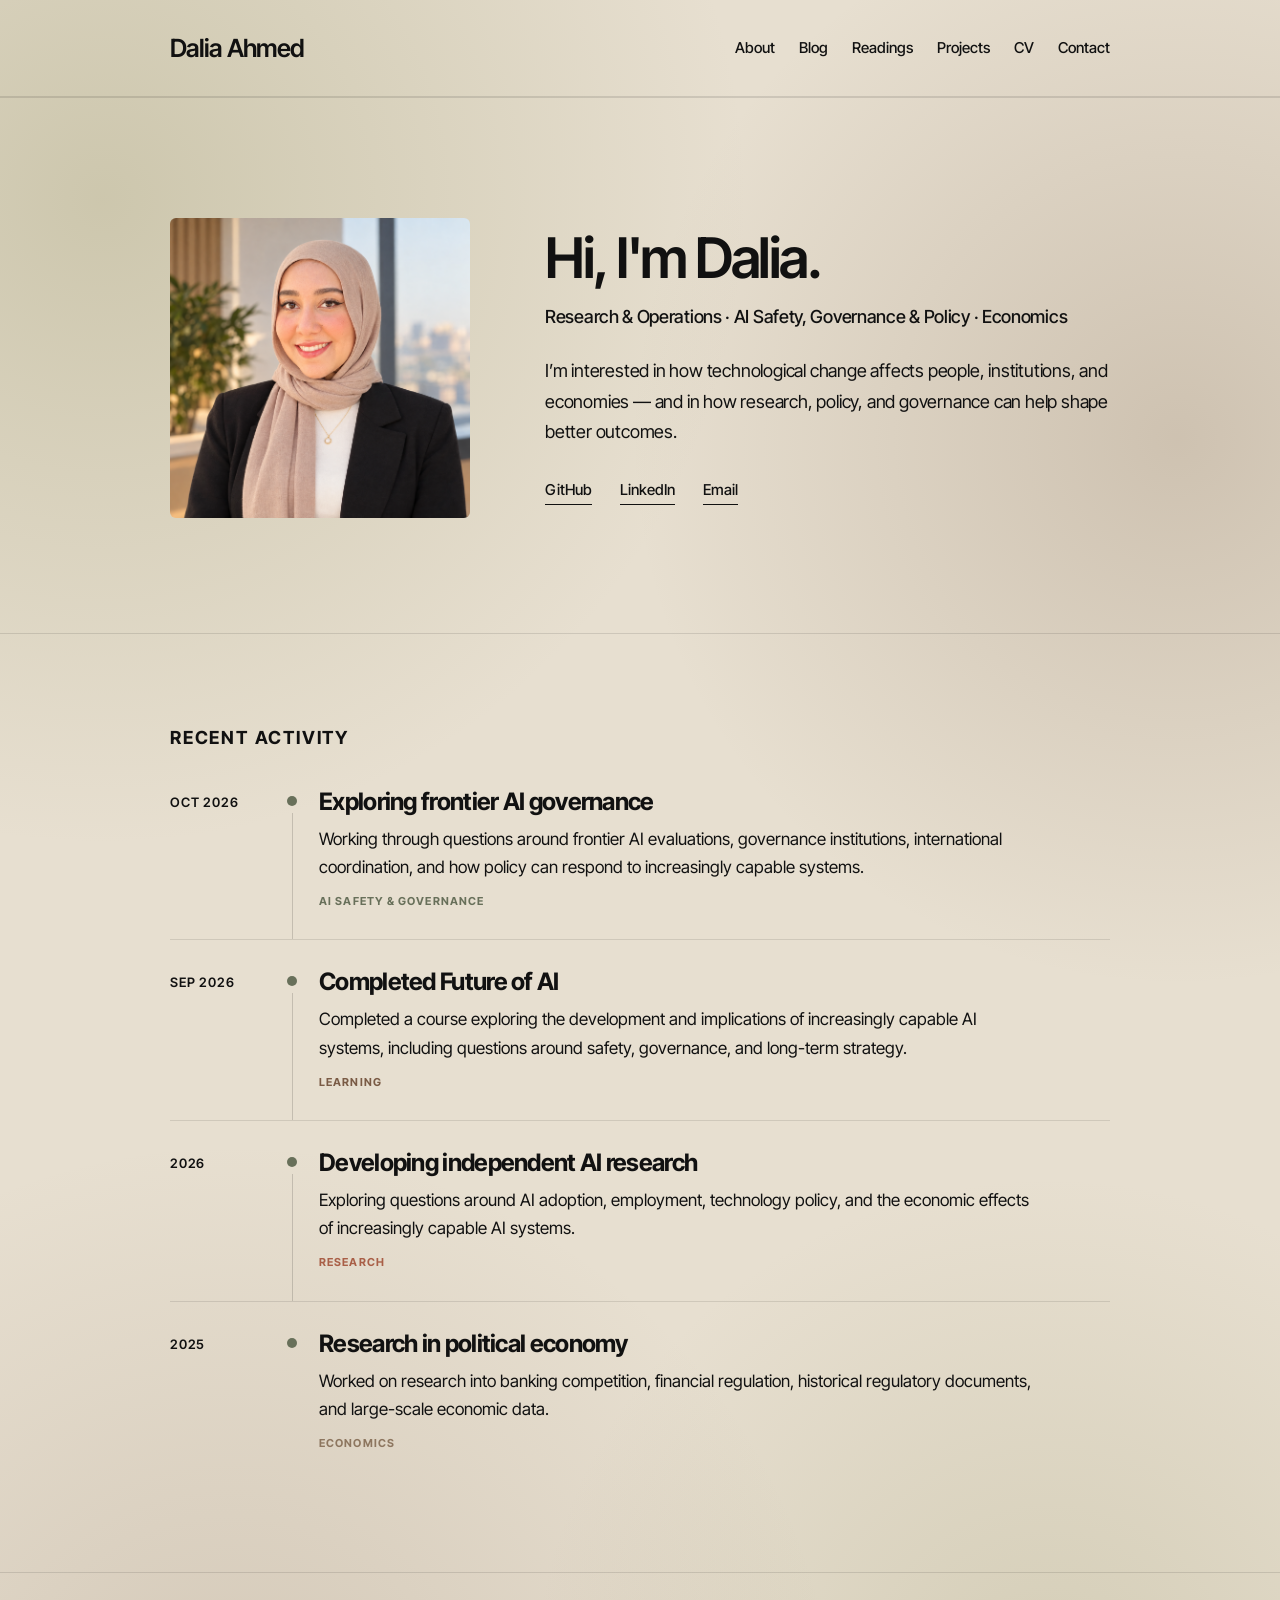
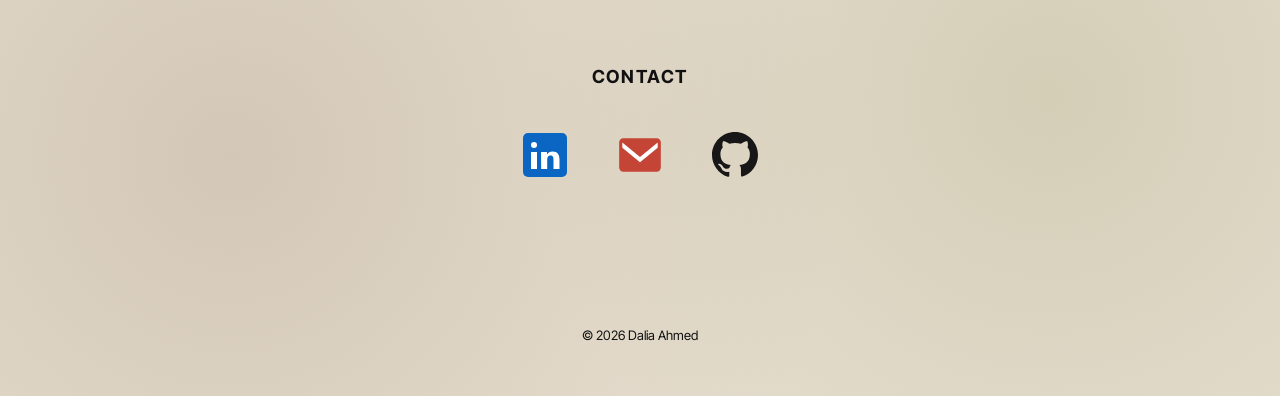
==== index.html @ 11a3733b "Update index.html" ====
<!DOCTYPE html>
<html lang="en">

<head>

    <meta charset="UTF-8">

    <meta name="viewport"
          content="width=device-width, initial-scale=1.0">

    <title>Dalia Ahmed</title>

    <link rel="icon" type="image/png" href="Dalia.png">

    <link rel="preconnect" href="https://fonts.googleapis.com">
    <link rel="preconnect"
          href="https://fonts.gstatic.com"
          crossorigin>

    <link href="https://fonts.googleapis.com/css2?family=Inter+Tight:wght@400;500;600;700&display=swap"
          rel="stylesheet">

    <style>

        * {
            box-sizing: border-box;
        }

        html {
            scroll-behavior: smooth;
        }

        body {
            margin: 0;

            background:
                radial-gradient(
                    circle at 8% 10%,
                    rgba(176, 172, 135, 0.48) 0,
                    transparent 30%
                ),
                radial-gradient(
                    circle at 92% 22%,
                    rgba(141, 118, 95, 0.28) 0,
                    transparent 28%
                ),
                radial-gradient(
                    circle at 18% 88%,
                    rgba(141, 118, 95, 0.22) 0,
                    transparent 30%
                ),
                radial-gradient(
                    circle at 82% 85%,
                    rgba(176, 172, 135, 0.35) 0,
                    transparent 26%
                ),
                #e7dfd0;

            color: #111;

            font-family:
                "Inter Tight",
                Arial,
                Helvetica,
                sans-serif;

            line-height: 1.6;
        }

        .container {
            max-width: 1000px;
            margin: 0 auto;
            padding: 0 30px;
        }

        /* HEADER */

        header {
            padding: 28px 0;

            border-bottom:
                1px solid rgba(17, 17, 17, 0.12);
        }

        nav {
            display: flex;

            justify-content: space-between;
            align-items: center;
        }

        .name {
            font-size: 25px;
            font-weight: 600;

            letter-spacing: -0.9px;
        }

        .name a {
            color: #111;

            text-decoration: none;

            transition:
                opacity 0.2s ease;
        }

        .name a:hover {
            opacity: 0.6;
        }

        .nav-links {
            display: flex;

            gap: 24px;

            font-size: 15px;
            font-weight: 500;
        }

        .nav-links a {
            color: #111;

            text-decoration: none;

            transition:
                opacity 0.2s ease;
        }

        .nav-links a:hover {
            opacity: 0.55;
        }

        /* HERO */

        .hero {
            padding: 120px 0 115px;
        }

        .hero-content {
            display: flex;

            align-items: center;

            gap: 75px;
        }

        .hero-photo {
            flex-shrink: 0;
        }

        .hero-photo img {
            width: 300px;
            height: 300px;

            object-fit: cover;

            border-radius: 6px;

            display: block;
        }

        .hero-text {
            flex: 1;
        }

        h1 {
            margin: 0 0 18px;

            font-size: 56px;
            font-weight: 600;

            letter-spacing: -2.5px;

            line-height: 0.98;
        }

        .subtitle {
            margin-bottom: 26px;

            font-size: 18px;
            font-weight: 500;

            color: #111;

            line-height: 1.45;

            letter-spacing: -0.3px;
        }

        .intro {
            max-width: 610px;

            margin-top: 0;

            font-size: 18px;
            font-weight: 400;

            color: #111;

            line-height: 1.7;

            letter-spacing: -0.2px;
        }

        .links {
            display: flex;

            gap: 28px;

            margin-top: 30px;

            font-size: 15px;
            font-weight: 500;
        }

        .links a {
            color: #111;

            text-decoration: none;

            border-bottom:
                1px solid #111;

            padding-bottom: 2px;

            transition:
                opacity 0.2s ease;
        }

        .links a:hover {
            opacity: 0.55;
        }

        /* SECTIONS */

        section {
            padding: 90px 0;

            border-top:
                1px solid rgba(17, 17, 17, 0.12);
        }

        h2 {
            margin: 0 0 34px;

            font-size: 18px;
            font-weight: 700;

            text-transform: uppercase;

            letter-spacing: 1.8px;

            color: #111;
        }

        /* RECENT ACTIVITY */

        .activity {
            display: flex;

            flex-direction: column;
        }

        .activity-item {
            display: grid;

            grid-template-columns: 95px 18px 1fr;

            gap: 18px;

            padding: 27px 0;

            border-top:
                1px solid rgba(17, 17, 17, 0.11);
        }

        .activity-item:first-child {
            border-top: 0;

            padding-top: 0;
        }

        .activity-date {
            padding-top: 5px;

            font-size: 13px;
            font-weight: 600;

            letter-spacing: 0.8px;

            text-transform: uppercase;
        }

        .activity-marker {
            position: relative;

            display: flex;

            justify-content: center;
        }

        .activity-marker::before {
            content: "";

            width: 10px;
            height: 10px;

            margin-top: 9px;

            border-radius: 50%;

            background: #68705a;
        }

        .activity-item:not(:last-child)
        .activity-marker::after {
            content: "";

            position: absolute;

            top: 26px;
            bottom: -27px;

            width: 1px;

            background:
                rgba(17, 17, 17, 0.16);
        }

        .activity-content {
            max-width: 720px;
        }

        .activity-title {
            margin: 0 0 8px;

            font-size: 24px;
            font-weight: 700;

            letter-spacing: -0.7px;

            line-height: 1.25;
        }

        .activity-description {
            margin: 0;

            font-size: 17px;
            font-weight: 400;

            line-height: 1.65;
        }

        .activity-category {
            display: inline-block;

            margin-top: 12px;

            font-size: 11px;
            font-weight: 700;

            letter-spacing: 1.1px;

            text-transform: uppercase;
        }

        .category-olive {
            color: #68705a;
        }

        .category-brown {
            color: #7a5b45;
        }

        .category-terracotta {
            color: #a95f47;
        }

        .category-beige {
            color: #8d765f;
        }

        .activity-link {
            color: inherit;

            text-decoration: none;

            border-bottom:
                1px solid rgba(17, 17, 17, 0.35);

            transition:
                opacity 0.2s ease;
        }

        .activity-link:hover {
            opacity: 0.55;
        }

        /* CONTACT */

        #contact {
            text-align: center;
        }

        #contact h2 {
            text-align: center;
        }

        .contact-links {
            display: flex;

            justify-content: center;

            align-items: center;

            gap: 35px;

            margin-top: 30px;
        }

        .contact-links a {
            display: flex;

            align-items: center;

            justify-content: center;

            width: 60px;
            height: 60px;

            text-decoration: none;

            transition:
                transform 0.2s ease,
                opacity 0.2s ease;
        }

        .contact-links a:hover {
            transform: translateY(-5px);

            opacity: 0.75;
        }

        .contact-icon {
            display: block;
        }

        .linkedin-icon {
            width: 48px;
            height: 48px;
        }

        .email-icon {
            width: 50px;
            height: 50px;
        }

        .github-icon {
            width: 48px;
            height: 48px;

            fill: #181717;
        }

        /* FOOTER */

        footer {
            padding: 50px 0;

            color: #111;

            font-size: 13px;
            font-weight: 400;

            text-align: center;
        }

        /* TABLET */

        @media (max-width: 850px) {

            .nav-links {
                gap: 15px;
            }

            .hero-content {
                gap: 50px;
            }

            .hero-photo img {
                width: 260px;
                height: 260px;
            }

        }

        /* MOBILE */

        @media (max-width: 700px) {

            .container {
                padding: 0 20px;
            }

            nav {
                align-items: flex-start;
            }

            .name {
                font-size: 21px;
            }

            .nav-links {
                gap: 12px;

                flex-wrap: wrap;

                justify-content: flex-end;

                font-size: 14px;
            }

            .hero {
                padding: 80px 0 90px;
            }

            .hero-content {
                flex-direction: column;

                text-align: center;

                gap: 42px;
            }

            .hero-photo img {
                width: 230px;
                height: 230px;
            }

            h1 {
                font-size: 44px;
            }

            .subtitle {
                font-size: 17px;
            }

            .intro {
                font-size: 17px;
            }

            .links {
                justify-content: center;
            }

            section {
                padding: 70px 0;
            }

            h2 {
                font-size: 17px;

                margin-bottom: 30px;
            }

            .activity-item {
                grid-template-columns: 72px 16px 1fr;

                gap: 12px;
            }

            .activity-date {
                font-size: 12px;
            }

            .activity-title {
                font-size: 21px;
            }

            .activity-description {
                font-size: 16px;
            }

            .contact-links {
                gap: 25px;
            }

            .linkedin-icon,
            .github-icon {
                width: 42px;
                height: 42px;
            }

            .email-icon {
                width: 44px;
                height: 44px;
            }

        }

    </style>

</head>

<body>

<header>

    <div class="container">

        <nav>

            <div class="name">

                <a href="index.html">
                    Dalia Ahmed
                </a>

            </div>

            <div class="nav-links">

                <a href="about.html">
                    About
                </a>

                <a href="blog.html">
                    Blog
                </a>

                <a href="readings.html">
                    Readings
                </a>

                <a href="projects.html">
                    Projects
                </a>

                <a href="https://drive.google.com/file/d/1xtf3x8-7kCqYOI3_I2vNSAENEzc1p2zg/view?usp=drive_link"
                   target="_blank"
                   rel="noopener noreferrer">
                    CV
                </a>

                <a href="#contact">
                    Contact
                </a>

            </div>

        </nav>

    </div>

</header>


<main>

    <!-- HERO -->

    <section class="hero">

        <div class="container hero-content">

            <div class="hero-photo">

                <img src="Dalia.png"
                     alt="Dalia Ahmed">

            </div>

            <div class="hero-text">

                <h1>
                    Hi, I'm Dalia.
                </h1>

                <div class="subtitle">
                    Research & Operations · AI Safety, Governance & Policy · Economics
                </div>

                <p class="intro">
                    I’m interested in how technological change affects people,
                    institutions, and economies — and in how research, policy,
                    and governance can help shape better outcomes.
                </p>

                <div class="links">

                    <a href="https://github.com/DaliaAhmd"
                       target="_blank"
                       rel="noopener noreferrer">
                        GitHub
                    </a>

                    <a href="https://www.linkedin.com/in/dalia-ahmed99/"
                       target="_blank"
                       rel="noopener noreferrer">
                        LinkedIn
                    </a>

                    <a href="mailto:dalia.ahmed1119@gmail.com">
                        Email
                    </a>

                </div>

            </div>

        </div>

    </section>


    <!-- RECENT ACTIVITY -->

    <section id="activity">

        <div class="container">

            <h2>
                Recent Activity
            </h2>

            <div class="activity">


                <article class="activity-item">

                    <div class="activity-date">
                        Oct 2026
                    </div>

                    <div class="activity-marker"></div>

                    <div class="activity-content">

                        <h3 class="activity-title">
                            Exploring frontier AI governance
                        </h3>

                        <p class="activity-description">
                            Working through questions around frontier AI
                            evaluations, governance institutions, international
                            coordination, and how policy can respond to
                            increasingly capable systems.
                        </p>

                        <div class="activity-category category-olive">
                            AI Safety & Governance
                        </div>

                    </div>

                </article>


                <article class="activity-item">

                    <div class="activity-date">
                        Sep 2026
                    </div>

                    <div class="activity-marker"></div>

                    <div class="activity-content">

                        <h3 class="activity-title">
                            Completed Future of AI
                        </h3>

                        <p class="activity-description">
                            Completed a course exploring the development and
                            implications of increasingly capable AI systems,
                            including questions around safety, governance,
                            and long-term strategy.
                        </p>

                        <div class="activity-category category-brown">
                            Learning
                        </div>

                    </div>

                </article>


                <article class="activity-item">

                    <div class="activity-date">
                        2026
                    </div>

                    <div class="activity-marker"></div>

                    <div class="activity-content">

                        <h3 class="activity-title">
                            Developing independent AI research
                        </h3>

                        <p class="activity-description">
                            Exploring questions around AI adoption, employment,
                            technology policy, and the economic effects of
                            increasingly capable AI systems.
                        </p>

                        <div class="activity-category category-terracotta">
                            Research
                        </div>

                    </div>

                </article>


                <article class="activity-item">

                    <div class="activity-date">
                        2025
                    </div>

                    <div class="activity-marker"></div>

                    <div class="activity-content">

                        <h3 class="activity-title">
                            Research in political economy
                        </h3>

                        <p class="activity-description">
                            Worked on research into banking competition,
                            financial regulation, historical regulatory
                            documents, and large-scale economic data.
                        </p>

                        <div class="activity-category category-beige">
                            Economics
                        </div>

                    </div>

                </article>


            </div>

        </div>

    </section>


    <!-- CONTACT -->

    <section id="contact">

        <div class="container">

            <h2>
                Contact
            </h2>

            <div class="contact-links">


                <a href="https://www.linkedin.com/in/dalia-ahmed99/"
                   target="_blank"
                   rel="noopener noreferrer"
                   aria-label="LinkedIn"
                   title="LinkedIn">

                    <svg class="contact-icon linkedin-icon"
                         viewBox="0 0 48 48"
                         xmlns="http://www.w3.org/2000/svg"
                         aria-hidden="true">

                        <rect
                            x="2"
                            y="2"
                            width="44"
                            height="44"
                            rx="5"
                            fill="#0A66C2"/>

                        <circle
                            cx="13"
                            cy="14"
                            r="3"
                            fill="#FFFFFF"/>

                        <rect
                            x="10"
                            y="21"
                            width="6"
                            height="17"
                            fill="#FFFFFF"/>

                        <path
                            d="M20 21h6v2.4c1.1-1.8 3-3 5.6-3
                               5.1 0 6.9 3.3 6.9 8.1V38h-6v-8.8
                               c0-2.1-.1-4.7-2.9-4.7
                               -2.8 0-3.4 2.2-3.4 4.6V38h-6z"
                            fill="#FFFFFF"/>

                    </svg>

                </a>


                <a href="mailto:dalia.ahmed1119@gmail.com"
                   aria-label="Email"
                   title="Email">

                    <svg class="contact-icon email-icon"
                         viewBox="0 0 48 48"
                         xmlns="http://www.w3.org/2000/svg"
                         aria-hidden="true">

                        <rect
                            x="4"
                            y="8"
                            width="40"
                            height="32"
                            rx="4"
                            fill="#C44536"/>

                        <path
                            d="M7 12
                               L24 26
                               L41 12
                               V17
                               L24 31
                               L7 17
                               Z"
                            fill="#FFFFFF"/>

                    </svg>

                </a>


                <a href="https://github.com/DaliaAhmd"
                   target="_blank"
                   rel="noopener noreferrer"
                   aria-label="GitHub"
                   title="GitHub">

                    <svg class="contact-icon github-icon"
                         viewBox="0 0 24 24"
                         xmlns="http://www.w3.org/2000/svg"
                         aria-hidden="true">

                        <path
                            d="M12 .5C5.65.5.5 5.65.5 12
                               c0 5.08 3.29 9.39 7.86 10.91
                               .57.1.78-.25.78-.55v-2.01
                               c-3.2.7-3.87-1.54-3.87-1.54
                               -.52-1.33-1.28-1.69-1.28-1.69
                               -1.05-.72.08-.71.08-.71
                               1.16.08 1.77 1.19 1.77 1.19
                               1.03 1.76 2.7 1.25 3.36.96
                               .1-.75.4-1.25.73-1.54
                               -2.55-.29-5.23-1.28-5.23-5.7
                               0-1.26.45-2.29 1.19-3.1
                               -.12-.29-.52-1.47.11-3.06
                               0 0 .97-.31 3.18 1.18
                               a11.1 11.1 0 0 1 5.79 0
                               c2.21-1.49 3.18-1.18 3.18-1.18
                               .63 1.59.23 2.77.11 3.06
                               .74.81 1.19 1.84 1.19 3.1
                               0 4.43-2.69 5.4-5.25 5.69
                               .41.35.78 1.04.78 2.1v3.11
                               c0 .3.21.66.79.55
                               C20.21 21.39 23.5 17.08 23.5 12
                               23.5 5.65 18.35.5 12 .5z"/>

                    </svg>

                </a>


            </div>

        </div>

    </section>

</main>


<footer>

    <div class="container">
        © 2026 Dalia Ahmed
    </div>

</footer>

</body>

</html>
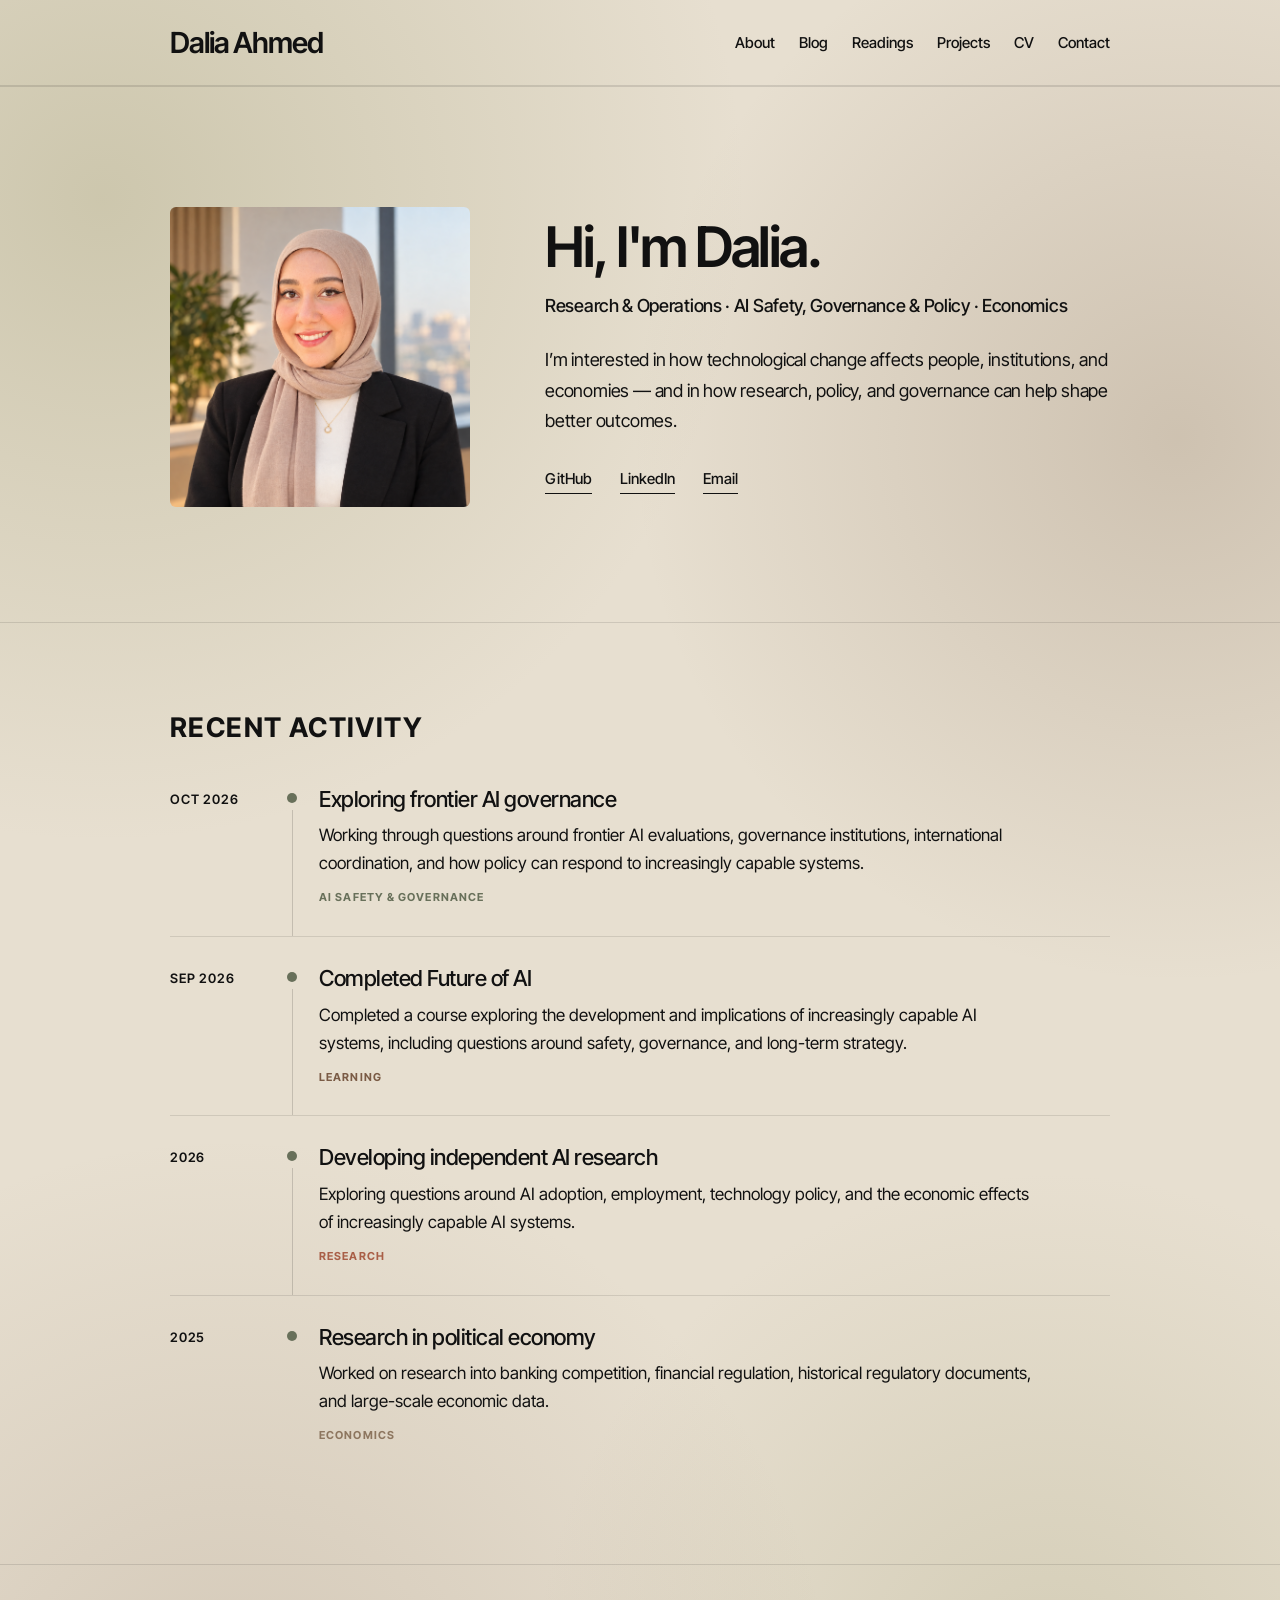
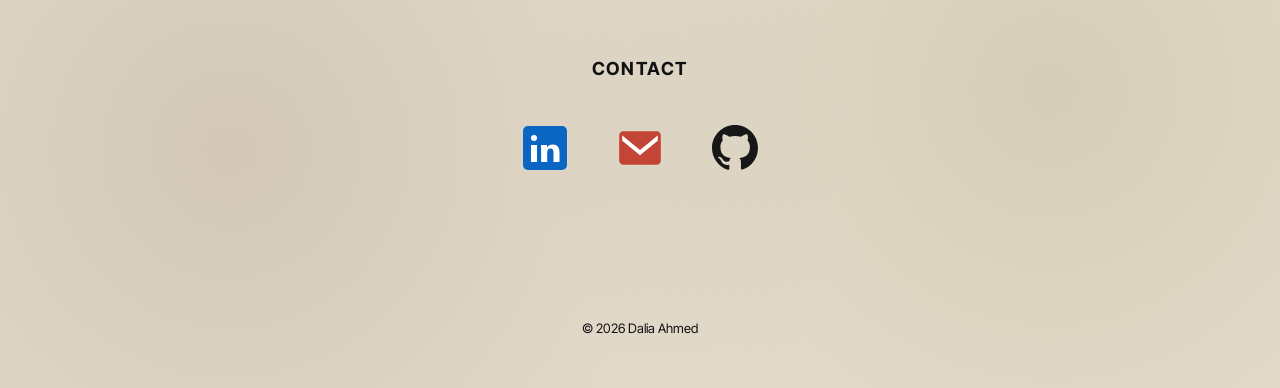
==== commit 59411835: "Update index.html" ====
--- a/index.html
+++ b/index.html
@@ -90,10 +90,12 @@
         }
 
         .name {
-            font-size: 25px;
+            font-size: 29px;
             font-weight: 600;
 
-            letter-spacing: -0.9px;
+            letter-spacing: -1.1px;
+
+            line-height: 1;
         }
 
         .name a {
@@ -241,20 +243,22 @@
                 1px solid rgba(17, 17, 17, 0.12);
         }
 
-        h2 {
-            margin: 0 0 34px;
-
-            font-size: 18px;
+        /* RECENT ACTIVITY */
+
+        #activity h2 {
+            margin: 0 0 42px;
+
+            font-size: 27px;
             font-weight: 700;
 
             text-transform: uppercase;
 
-            letter-spacing: 1.8px;
+            letter-spacing: 1.4px;
 
             color: #111;
-        }
-
-        /* RECENT ACTIVITY */
+
+            line-height: 1.1;
+        }
 
         .activity {
             display: flex;
@@ -282,7 +286,7 @@
         }
 
         .activity-date {
-            padding-top: 5px;
+            padding-top: 4px;
 
             font-size: 13px;
             font-weight: 600;
@@ -306,7 +310,7 @@
             width: 10px;
             height: 10px;
 
-            margin-top: 9px;
+            margin-top: 8px;
 
             border-radius: 50%;
 
@@ -319,7 +323,7 @@
 
             position: absolute;
 
-            top: 26px;
+            top: 25px;
             bottom: -27px;
 
             width: 1px;
@@ -335,12 +339,12 @@
         .activity-title {
             margin: 0 0 8px;
 
-            font-size: 24px;
-            font-weight: 700;
-
-            letter-spacing: -0.7px;
-
-            line-height: 1.25;
+            font-size: 22px;
+            font-weight: 500;
+
+            letter-spacing: -0.5px;
+
+            line-height: 1.3;
         }
 
         .activity-description {
@@ -381,22 +385,6 @@
             color: #8d765f;
         }
 
-        .activity-link {
-            color: inherit;
-
-            text-decoration: none;
-
-            border-bottom:
-                1px solid rgba(17, 17, 17, 0.35);
-
-            transition:
-                opacity 0.2s ease;
-        }
-
-        .activity-link:hover {
-            opacity: 0.55;
-        }
-
         /* CONTACT */
 
         #contact {
@@ -404,6 +392,17 @@
         }
 
         #contact h2 {
+            margin: 0 0 34px;
+
+            font-size: 18px;
+            font-weight: 700;
+
+            text-transform: uppercase;
+
+            letter-spacing: 1.8px;
+
+            color: #111;
+
             text-align: center;
         }
 
@@ -508,7 +507,7 @@
             }
 
             .name {
-                font-size: 21px;
+                font-size: 23px;
             }
 
             .nav-links {
@@ -558,10 +557,10 @@
                 padding: 70px 0;
             }
 
-            h2 {
-                font-size: 17px;
-
-                margin-bottom: 30px;
+            #activity h2 {
+                font-size: 23px;
+
+                margin-bottom: 34px;
             }
 
             .activity-item {
@@ -575,7 +574,8 @@
             }
 
             .activity-title {
-                font-size: 21px;
+                font-size: 20px;
+                font-weight: 500;
             }
 
             .activity-description {
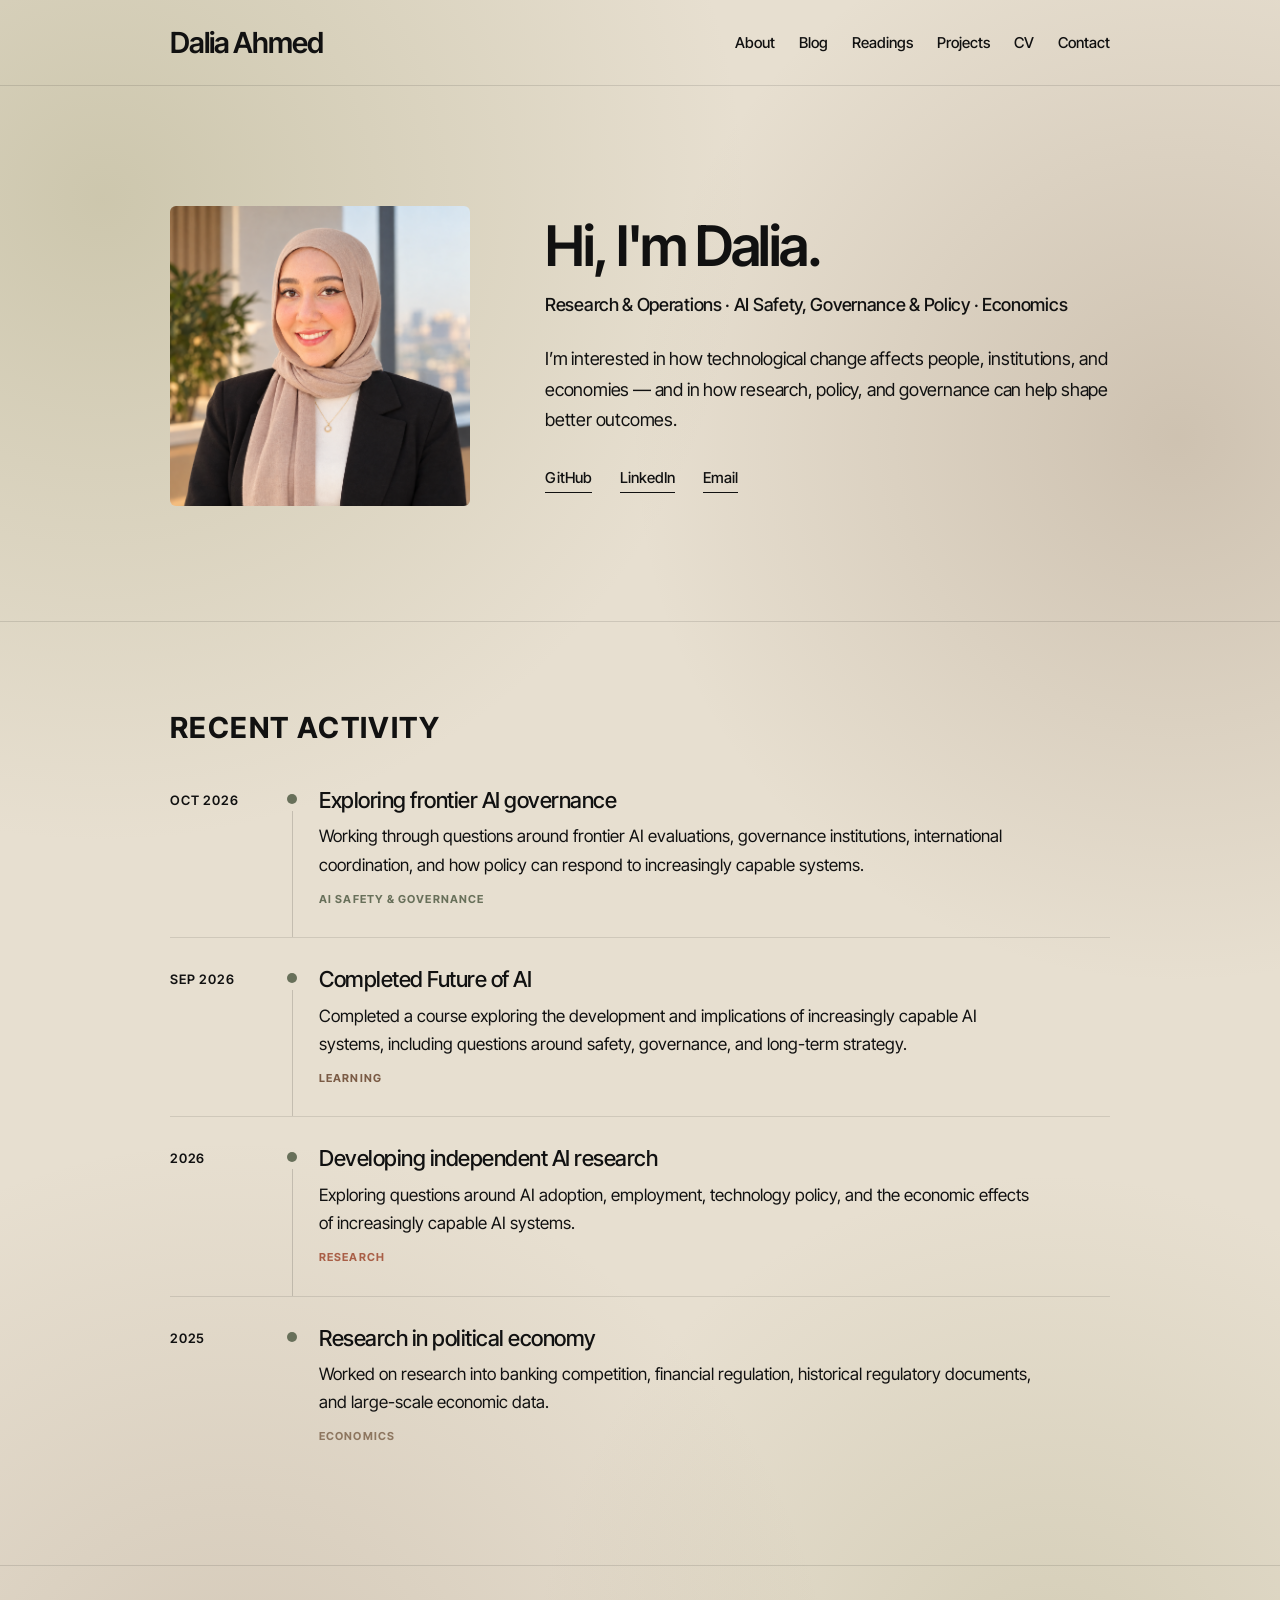
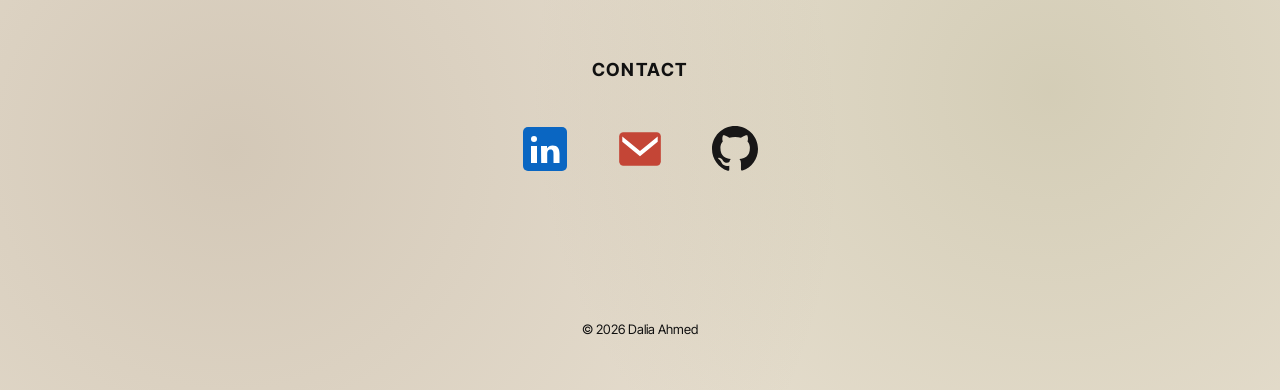
==== commit 5a7f59f8: "Update index.html" ====
--- a/index.html
+++ b/index.html
@@ -20,586 +20,7 @@
     <link href="https://fonts.googleapis.com/css2?family=Inter+Tight:wght@400;500;600;700&display=swap"
           rel="stylesheet">
 
-    <style>
-
-        * {
-            box-sizing: border-box;
-        }
-
-        html {
-            scroll-behavior: smooth;
-        }
-
-        body {
-            margin: 0;
-
-            background:
-                radial-gradient(
-                    circle at 8% 10%,
-                    rgba(176, 172, 135, 0.48) 0,
-                    transparent 30%
-                ),
-                radial-gradient(
-                    circle at 92% 22%,
-                    rgba(141, 118, 95, 0.28) 0,
-                    transparent 28%
-                ),
-                radial-gradient(
-                    circle at 18% 88%,
-                    rgba(141, 118, 95, 0.22) 0,
-                    transparent 30%
-                ),
-                radial-gradient(
-                    circle at 82% 85%,
-                    rgba(176, 172, 135, 0.35) 0,
-                    transparent 26%
-                ),
-                #e7dfd0;
-
-            color: #111;
-
-            font-family:
-                "Inter Tight",
-                Arial,
-                Helvetica,
-                sans-serif;
-
-            line-height: 1.6;
-        }
-
-        .container {
-            max-width: 1000px;
-            margin: 0 auto;
-            padding: 0 30px;
-        }
-
-        /* HEADER */
-
-        header {
-            padding: 28px 0;
-
-            border-bottom:
-                1px solid rgba(17, 17, 17, 0.12);
-        }
-
-        nav {
-            display: flex;
-
-            justify-content: space-between;
-            align-items: center;
-        }
-
-        .name {
-            font-size: 29px;
-            font-weight: 600;
-
-            letter-spacing: -1.1px;
-
-            line-height: 1;
-        }
-
-        .name a {
-            color: #111;
-
-            text-decoration: none;
-
-            transition:
-                opacity 0.2s ease;
-        }
-
-        .name a:hover {
-            opacity: 0.6;
-        }
-
-        .nav-links {
-            display: flex;
-
-            gap: 24px;
-
-            font-size: 15px;
-            font-weight: 500;
-        }
-
-        .nav-links a {
-            color: #111;
-
-            text-decoration: none;
-
-            transition:
-                opacity 0.2s ease;
-        }
-
-        .nav-links a:hover {
-            opacity: 0.55;
-        }
-
-        /* HERO */
-
-        .hero {
-            padding: 120px 0 115px;
-        }
-
-        .hero-content {
-            display: flex;
-
-            align-items: center;
-
-            gap: 75px;
-        }
-
-        .hero-photo {
-            flex-shrink: 0;
-        }
-
-        .hero-photo img {
-            width: 300px;
-            height: 300px;
-
-            object-fit: cover;
-
-            border-radius: 6px;
-
-            display: block;
-        }
-
-        .hero-text {
-            flex: 1;
-        }
-
-        h1 {
-            margin: 0 0 18px;
-
-            font-size: 56px;
-            font-weight: 600;
-
-            letter-spacing: -2.5px;
-
-            line-height: 0.98;
-        }
-
-        .subtitle {
-            margin-bottom: 26px;
-
-            font-size: 18px;
-            font-weight: 500;
-
-            color: #111;
-
-            line-height: 1.45;
-
-            letter-spacing: -0.3px;
-        }
-
-        .intro {
-            max-width: 610px;
-
-            margin-top: 0;
-
-            font-size: 18px;
-            font-weight: 400;
-
-            color: #111;
-
-            line-height: 1.7;
-
-            letter-spacing: -0.2px;
-        }
-
-        .links {
-            display: flex;
-
-            gap: 28px;
-
-            margin-top: 30px;
-
-            font-size: 15px;
-            font-weight: 500;
-        }
-
-        .links a {
-            color: #111;
-
-            text-decoration: none;
-
-            border-bottom:
-                1px solid #111;
-
-            padding-bottom: 2px;
-
-            transition:
-                opacity 0.2s ease;
-        }
-
-        .links a:hover {
-            opacity: 0.55;
-        }
-
-        /* SECTIONS */
-
-        section {
-            padding: 90px 0;
-
-            border-top:
-                1px solid rgba(17, 17, 17, 0.12);
-        }
-
-        /* RECENT ACTIVITY */
-
-        #activity h2 {
-            margin: 0 0 42px;
-
-            font-size: 27px;
-            font-weight: 700;
-
-            text-transform: uppercase;
-
-            letter-spacing: 1.4px;
-
-            color: #111;
-
-            line-height: 1.1;
-        }
-
-        .activity {
-            display: flex;
-
-            flex-direction: column;
-        }
-
-        .activity-item {
-            display: grid;
-
-            grid-template-columns: 95px 18px 1fr;
-
-            gap: 18px;
-
-            padding: 27px 0;
-
-            border-top:
-                1px solid rgba(17, 17, 17, 0.11);
-        }
-
-        .activity-item:first-child {
-            border-top: 0;
-
-            padding-top: 0;
-        }
-
-        .activity-date {
-            padding-top: 4px;
-
-            font-size: 13px;
-            font-weight: 600;
-
-            letter-spacing: 0.8px;
-
-            text-transform: uppercase;
-        }
-
-        .activity-marker {
-            position: relative;
-
-            display: flex;
-
-            justify-content: center;
-        }
-
-        .activity-marker::before {
-            content: "";
-
-            width: 10px;
-            height: 10px;
-
-            margin-top: 8px;
-
-            border-radius: 50%;
-
-            background: #68705a;
-        }
-
-        .activity-item:not(:last-child)
-        .activity-marker::after {
-            content: "";
-
-            position: absolute;
-
-            top: 25px;
-            bottom: -27px;
-
-            width: 1px;
-
-            background:
-                rgba(17, 17, 17, 0.16);
-        }
-
-        .activity-content {
-            max-width: 720px;
-        }
-
-        .activity-title {
-            margin: 0 0 8px;
-
-            font-size: 22px;
-            font-weight: 500;
-
-            letter-spacing: -0.5px;
-
-            line-height: 1.3;
-        }
-
-        .activity-description {
-            margin: 0;
-
-            font-size: 17px;
-            font-weight: 400;
-
-            line-height: 1.65;
-        }
-
-        .activity-category {
-            display: inline-block;
-
-            margin-top: 12px;
-
-            font-size: 11px;
-            font-weight: 700;
-
-            letter-spacing: 1.1px;
-
-            text-transform: uppercase;
-        }
-
-        .category-olive {
-            color: #68705a;
-        }
-
-        .category-brown {
-            color: #7a5b45;
-        }
-
-        .category-terracotta {
-            color: #a95f47;
-        }
-
-        .category-beige {
-            color: #8d765f;
-        }
-
-        /* CONTACT */
-
-        #contact {
-            text-align: center;
-        }
-
-        #contact h2 {
-            margin: 0 0 34px;
-
-            font-size: 18px;
-            font-weight: 700;
-
-            text-transform: uppercase;
-
-            letter-spacing: 1.8px;
-
-            color: #111;
-
-            text-align: center;
-        }
-
-        .contact-links {
-            display: flex;
-
-            justify-content: center;
-
-            align-items: center;
-
-            gap: 35px;
-
-            margin-top: 30px;
-        }
-
-        .contact-links a {
-            display: flex;
-
-            align-items: center;
-
-            justify-content: center;
-
-            width: 60px;
-            height: 60px;
-
-            text-decoration: none;
-
-            transition:
-                transform 0.2s ease,
-                opacity 0.2s ease;
-        }
-
-        .contact-links a:hover {
-            transform: translateY(-5px);
-
-            opacity: 0.75;
-        }
-
-        .contact-icon {
-            display: block;
-        }
-
-        .linkedin-icon {
-            width: 48px;
-            height: 48px;
-        }
-
-        .email-icon {
-            width: 50px;
-            height: 50px;
-        }
-
-        .github-icon {
-            width: 48px;
-            height: 48px;
-
-            fill: #181717;
-        }
-
-        /* FOOTER */
-
-        footer {
-            padding: 50px 0;
-
-            color: #111;
-
-            font-size: 13px;
-            font-weight: 400;
-
-            text-align: center;
-        }
-
-        /* TABLET */
-
-        @media (max-width: 850px) {
-
-            .nav-links {
-                gap: 15px;
-            }
-
-            .hero-content {
-                gap: 50px;
-            }
-
-            .hero-photo img {
-                width: 260px;
-                height: 260px;
-            }
-
-        }
-
-        /* MOBILE */
-
-        @media (max-width: 700px) {
-
-            .container {
-                padding: 0 20px;
-            }
-
-            nav {
-                align-items: flex-start;
-            }
-
-            .name {
-                font-size: 23px;
-            }
-
-            .nav-links {
-                gap: 12px;
-
-                flex-wrap: wrap;
-
-                justify-content: flex-end;
-
-                font-size: 14px;
-            }
-
-            .hero {
-                padding: 80px 0 90px;
-            }
-
-            .hero-content {
-                flex-direction: column;
-
-                text-align: center;
-
-                gap: 42px;
-            }
-
-            .hero-photo img {
-                width: 230px;
-                height: 230px;
-            }
-
-            h1 {
-                font-size: 44px;
-            }
-
-            .subtitle {
-                font-size: 17px;
-            }
-
-            .intro {
-                font-size: 17px;
-            }
-
-            .links {
-                justify-content: center;
-            }
-
-            section {
-                padding: 70px 0;
-            }
-
-            #activity h2 {
-                font-size: 23px;
-
-                margin-bottom: 34px;
-            }
-
-            .activity-item {
-                grid-template-columns: 72px 16px 1fr;
-
-                gap: 12px;
-            }
-
-            .activity-date {
-                font-size: 12px;
-            }
-
-            .activity-title {
-                font-size: 20px;
-                font-weight: 500;
-            }
-
-            .activity-description {
-                font-size: 16px;
-            }
-
-            .contact-links {
-                gap: 25px;
-            }
-
-            .linkedin-icon,
-            .github-icon {
-                width: 42px;
-                height: 42px;
-            }
-
-            .email-icon {
-                width: 44px;
-                height: 44px;
-            }
-
-        }
-
-    </style>
+    <link rel="stylesheet" href="style.css">
 
 </head>
 
@@ -725,7 +146,6 @@
             </h2>
 
             <div class="activity">
-
 
                 <article class="activity-item">
 
@@ -844,7 +264,6 @@
 
                 </article>
 
-
             </div>
 
         </div>
@@ -863,7 +282,6 @@
             </h2>
 
             <div class="contact-links">
-
 
                 <a href="https://www.linkedin.com/in/dalia-ahmed99/"
                    target="_blank"
@@ -980,7 +398,6 @@
 
                 </a>
 
-
             </div>
 
         </div>
--- a/style.css
+++ b/style.css
@@ -0,0 +1,1033 @@
+* {
+    box-sizing: border-box;
+}
+
+html {
+    scroll-behavior: smooth;
+}
+
+body {
+    margin: 0;
+
+    background:
+        radial-gradient(
+            circle at 8% 10%,
+            rgba(176, 172, 135, 0.48) 0,
+            transparent 30%
+        ),
+        radial-gradient(
+            circle at 92% 22%,
+            rgba(141, 118, 95, 0.28) 0,
+            transparent 28%
+        ),
+        radial-gradient(
+            circle at 18% 88%,
+            rgba(141, 118, 95, 0.22) 0,
+            transparent 30%
+        ),
+        radial-gradient(
+            circle at 82% 85%,
+            rgba(176, 172, 135, 0.35) 0,
+            transparent 26%
+        ),
+        #e7dfd0;
+
+    color: #111;
+
+    font-family:
+        "Inter Tight",
+        Arial,
+        Helvetica,
+        sans-serif;
+
+    line-height: 1.6;
+}
+
+.container {
+    max-width: 1000px;
+    margin: 0 auto;
+    padding: 0 30px;
+}
+
+/* =========================
+   HEADER
+========================= */
+
+header {
+    padding: 28px 0;
+
+    border-bottom:
+        1px solid rgba(17, 17, 17, 0.12);
+}
+
+nav {
+    display: flex;
+
+    justify-content: space-between;
+    align-items: center;
+}
+
+.name {
+    font-size: 29px;
+    font-weight: 600;
+
+    letter-spacing: -1.1px;
+
+    line-height: 1;
+}
+
+.name a {
+    color: #111;
+
+    text-decoration: none;
+
+    transition:
+        opacity 0.2s ease;
+}
+
+.name a:hover {
+    opacity: 0.6;
+}
+
+.nav-links {
+    display: flex;
+
+    gap: 24px;
+
+    font-size: 15px;
+    font-weight: 500;
+}
+
+.nav-links a {
+    color: #111;
+
+    text-decoration: none;
+
+    transition:
+        opacity 0.2s ease;
+}
+
+.nav-links a:hover {
+    opacity: 0.55;
+}
+
+/* =========================
+   GENERAL PAGE HEADER
+========================= */
+
+.page-header {
+    padding: 110px 0 70px;
+}
+
+.page-header h1 {
+    margin: 0;
+
+    font-size: 52px;
+    font-weight: 600;
+
+    letter-spacing: -2px;
+
+    line-height: 1;
+}
+
+.page-header p {
+    max-width: 680px;
+
+    margin: 25px 0 0;
+
+    font-size: 19px;
+    font-weight: 400;
+
+    line-height: 1.65;
+}
+
+/* =========================
+   GENERAL SECTIONS
+========================= */
+
+section {
+    padding: 90px 0;
+
+    border-top:
+        1px solid rgba(17, 17, 17, 0.12);
+}
+
+.section-label {
+    margin: 0 0 28px;
+
+    font-size: 18px;
+    font-weight: 700;
+
+    text-transform: uppercase;
+
+    letter-spacing: 1.8px;
+}
+
+.text {
+    max-width: 720px;
+}
+
+.text p {
+    margin: 0 0 28px;
+
+    font-size: 18px;
+    font-weight: 400;
+
+    line-height: 1.75;
+}
+
+.text p:last-child {
+    margin-bottom: 0;
+}
+
+/* =========================
+   HOME / HERO
+========================= */
+
+.hero {
+    padding: 120px 0 115px;
+
+    border-top: 0;
+}
+
+.hero-content {
+    display: flex;
+
+    align-items: center;
+
+    gap: 75px;
+}
+
+.hero-photo {
+    flex-shrink: 0;
+}
+
+.hero-photo img {
+    width: 300px;
+    height: 300px;
+
+    object-fit: cover;
+
+    border-radius: 6px;
+
+    display: block;
+}
+
+.hero-text {
+    flex: 1;
+}
+
+h1 {
+    margin: 0 0 18px;
+
+    font-size: 56px;
+    font-weight: 600;
+
+    letter-spacing: -2.5px;
+
+    line-height: 0.98;
+}
+
+.subtitle {
+    margin-bottom: 26px;
+
+    font-size: 18px;
+    font-weight: 500;
+
+    line-height: 1.45;
+
+    letter-spacing: -0.3px;
+}
+
+.intro {
+    max-width: 610px;
+
+    margin-top: 0;
+
+    font-size: 18px;
+    font-weight: 400;
+
+    line-height: 1.7;
+
+    letter-spacing: -0.2px;
+}
+
+.links {
+    display: flex;
+
+    gap: 28px;
+
+    margin-top: 30px;
+
+    font-size: 15px;
+    font-weight: 500;
+}
+
+.links a {
+    color: #111;
+
+    text-decoration: none;
+
+    border-bottom:
+        1px solid #111;
+
+    padding-bottom: 2px;
+
+    transition:
+        opacity 0.2s ease;
+}
+
+.links a:hover {
+    opacity: 0.55;
+}
+
+/* =========================
+   RECENT ACTIVITY
+========================= */
+
+#activity h2 {
+    margin: 0 0 42px;
+
+    font-size: 29px;
+    font-weight: 700;
+
+    text-transform: uppercase;
+
+    letter-spacing: 1.4px;
+
+    line-height: 1.1;
+}
+
+.activity {
+    display: flex;
+
+    flex-direction: column;
+}
+
+.activity-item {
+    display: grid;
+
+    grid-template-columns: 95px 18px 1fr;
+
+    gap: 18px;
+
+    padding: 27px 0;
+
+    border-top:
+        1px solid rgba(17, 17, 17, 0.11);
+}
+
+.activity-item:first-child {
+    border-top: 0;
+
+    padding-top: 0;
+}
+
+.activity-date {
+    padding-top: 4px;
+
+    font-size: 13px;
+    font-weight: 600;
+
+    letter-spacing: 0.8px;
+
+    text-transform: uppercase;
+}
+
+.activity-marker {
+    position: relative;
+
+    display: flex;
+
+    justify-content: center;
+}
+
+.activity-marker::before {
+    content: "";
+
+    width: 10px;
+    height: 10px;
+
+    margin-top: 8px;
+
+    border-radius: 50%;
+
+    background: #68705a;
+}
+
+.activity-item:not(:last-child)
+.activity-marker::after {
+    content: "";
+
+    position: absolute;
+
+    top: 25px;
+    bottom: -27px;
+
+    width: 1px;
+
+    background:
+        rgba(17, 17, 17, 0.16);
+}
+
+.activity-content {
+    max-width: 720px;
+}
+
+.activity-title {
+    margin: 0 0 8px;
+
+    font-size: 22px;
+    font-weight: 500;
+
+    letter-spacing: -0.5px;
+
+    line-height: 1.3;
+}
+
+.activity-description {
+    margin: 0;
+
+    font-size: 17px;
+    font-weight: 400;
+
+    line-height: 1.65;
+}
+
+.activity-category {
+    display: inline-block;
+
+    margin-top: 12px;
+
+    font-size: 11px;
+    font-weight: 700;
+
+    letter-spacing: 1.1px;
+
+    text-transform: uppercase;
+}
+
+/* =========================
+   ACCENT COLORS
+========================= */
+
+.category-olive {
+    color: #68705a;
+}
+
+.category-brown {
+    color: #7a5b45;
+}
+
+.category-terracotta {
+    color: #a95f47;
+}
+
+.category-beige {
+    color: #8d765f;
+}
+
+/* =========================
+   BLOG
+========================= */
+
+.blog-section,
+.readings-section,
+.projects-section {
+    padding: 0 0 90px;
+}
+
+.blog-list,
+.reading-list,
+.project-list {
+    border-top:
+        1px solid rgba(17, 17, 17, 0.12);
+}
+
+.post {
+    display: grid;
+
+    grid-template-columns: 115px 1fr;
+
+    gap: 35px;
+
+    padding: 32px 0;
+
+    border-bottom:
+        1px solid rgba(17, 17, 17, 0.12);
+}
+
+.post-date {
+    padding-top: 4px;
+
+    font-size: 13px;
+    font-weight: 500;
+
+    letter-spacing: 1px;
+
+    text-transform: uppercase;
+}
+
+.post-content {
+    max-width: 700px;
+}
+
+.post-category {
+    display: inline-block;
+
+    margin-bottom: 10px;
+
+    font-size: 11px;
+    font-weight: 600;
+
+    letter-spacing: 1.1px;
+
+    text-transform: uppercase;
+}
+
+.post h2 {
+    margin: 0 0 10px;
+
+    font-size: 27px;
+    font-weight: 500;
+
+    letter-spacing: -0.8px;
+
+    line-height: 1.25;
+}
+
+.post h2 a {
+    color: #111;
+
+    text-decoration: none;
+}
+
+.post h2 a:hover {
+    opacity: 0.6;
+}
+
+.post-description {
+    margin: 0;
+
+    font-size: 17px;
+
+    line-height: 1.65;
+}
+
+.read-more,
+.project-link,
+.reading-link,
+.back-link {
+    display: inline-block;
+
+    margin-top: 14px;
+
+    color: #111;
+
+    font-size: 14px;
+    font-weight: 500;
+
+    text-decoration: none;
+
+    border-bottom:
+        1px solid #111;
+
+    padding-bottom: 2px;
+
+    transition:
+        opacity 0.2s ease;
+}
+
+.read-more:hover,
+.project-link:hover,
+.reading-link:hover,
+.back-link:hover {
+    opacity: 0.55;
+}
+
+/* =========================
+   READINGS
+========================= */
+
+.reading {
+    display: grid;
+
+    grid-template-columns: 125px 1fr;
+
+    gap: 35px;
+
+    padding: 32px 0;
+
+    border-bottom:
+        1px solid rgba(17, 17, 17, 0.12);
+}
+
+.reading-category {
+    padding-top: 5px;
+
+    font-size: 12px;
+    font-weight: 600;
+
+    letter-spacing: 1px;
+
+    text-transform: uppercase;
+}
+
+.reading-content {
+    max-width: 720px;
+}
+
+.reading h2 {
+    margin: 0 0 8px;
+
+    font-size: 25px;
+    font-weight: 500;
+
+    letter-spacing: -0.7px;
+
+    line-height: 1.3;
+}
+
+.reading h2 a {
+    color: #111;
+
+    text-decoration: none;
+}
+
+.reading h2 a:hover {
+    opacity: 0.6;
+}
+
+.reading-meta {
+    margin-bottom: 12px;
+
+    font-size: 13px;
+    font-weight: 500;
+
+    letter-spacing: 0.2px;
+}
+
+.reading-description {
+    margin: 0;
+
+    font-size: 17px;
+
+    line-height: 1.65;
+}
+
+/* =========================
+   PROJECTS
+========================= */
+
+.project {
+    display: grid;
+
+    grid-template-columns: 85px 1fr;
+
+    gap: 35px;
+
+    padding: 36px 0;
+
+    border-bottom:
+        1px solid rgba(17, 17, 17, 0.12);
+}
+
+.project-number {
+    padding-top: 5px;
+
+    font-size: 13px;
+    font-weight: 500;
+
+    letter-spacing: 1.2px;
+}
+
+.project-content {
+    max-width: 720px;
+}
+
+.project-category {
+    display: inline-block;
+
+    margin-bottom: 10px;
+
+    font-size: 11px;
+    font-weight: 600;
+
+    letter-spacing: 1.1px;
+
+    text-transform: uppercase;
+}
+
+.project h2 {
+    margin: 0 0 10px;
+
+    font-size: 27px;
+    font-weight: 500;
+
+    letter-spacing: -0.8px;
+
+    line-height: 1.25;
+}
+
+.project h2 a {
+    color: #111;
+
+    text-decoration: none;
+}
+
+.project h2 a:hover {
+    opacity: 0.6;
+}
+
+.project-status {
+    display: inline-block;
+
+    margin-bottom: 14px;
+
+    font-size: 12px;
+    font-weight: 500;
+
+    letter-spacing: 0.4px;
+}
+
+.project-description {
+    margin: 0;
+
+    font-size: 17px;
+
+    line-height: 1.65;
+}
+
+.project-tools {
+    margin-top: 15px;
+
+    font-size: 13px;
+    font-weight: 500;
+
+    line-height: 1.6;
+}
+
+/* =========================
+   ABOUT
+========================= */
+
+.interest-grid {
+    display: grid;
+
+    grid-template-columns:
+        repeat(2, minmax(0, 1fr));
+
+    gap: 18px;
+}
+
+.interest {
+    padding: 27px 28px;
+
+    border:
+        1px solid rgba(17, 17, 17, 0.13);
+
+    background:
+        rgba(255, 255, 255, 0.18);
+}
+
+.interest h3 {
+    margin: 0 0 10px;
+
+    font-size: 21px;
+    font-weight: 500;
+
+    letter-spacing: -0.5px;
+}
+
+.interest p {
+    margin: 0;
+
+    font-size: 16px;
+
+    line-height: 1.6;
+}
+
+.interest:nth-child(1) {
+    border-top: 3px solid #68705a;
+}
+
+.interest:nth-child(2) {
+    border-top: 3px solid #7a5b45;
+}
+
+.interest:nth-child(3) {
+    border-top: 3px solid #a95f47;
+}
+
+.interest:nth-child(4) {
+    border-top: 3px solid #8d765f;
+}
+
+/* =========================
+   CONTACT
+========================= */
+
+#contact {
+    text-align: center;
+}
+
+#contact h2 {
+    margin: 0 0 34px;
+
+    font-size: 18px;
+    font-weight: 700;
+
+    text-transform: uppercase;
+
+    letter-spacing: 1.8px;
+
+    text-align: center;
+}
+
+.contact-links {
+    display: flex;
+
+    justify-content: center;
+    align-items: center;
+
+    gap: 35px;
+
+    margin-top: 30px;
+}
+
+.contact-links a {
+    display: flex;
+
+    align-items: center;
+    justify-content: center;
+
+    width: 60px;
+    height: 60px;
+
+    text-decoration: none;
+
+    transition:
+        transform 0.2s ease,
+        opacity 0.2s ease;
+}
+
+.contact-links a:hover {
+    transform: translateY(-5px);
+
+    opacity: 0.75;
+}
+
+.contact-icon {
+    display: block;
+}
+
+.linkedin-icon {
+    width: 48px;
+    height: 48px;
+}
+
+.email-icon {
+    width: 50px;
+    height: 50px;
+}
+
+.github-icon {
+    width: 48px;
+    height: 48px;
+
+    fill: #181717;
+}
+
+/* =========================
+   FOOTER
+========================= */
+
+footer {
+    padding: 50px 0;
+
+    color: #111;
+
+    font-size: 13px;
+    font-weight: 400;
+
+    text-align: center;
+}
+
+/* =========================
+   RESPONSIVE
+========================= */
+
+@media (max-width: 850px) {
+
+    .nav-links {
+        gap: 15px;
+    }
+
+    .hero-content {
+        gap: 50px;
+    }
+
+    .hero-photo img {
+        width: 260px;
+        height: 260px;
+    }
+
+}
+
+@media (max-width: 700px) {
+
+    .container {
+        padding: 0 20px;
+    }
+
+    nav {
+        align-items: flex-start;
+    }
+
+    .name {
+        font-size: 23px;
+    }
+
+    .nav-links {
+        gap: 12px;
+
+        flex-wrap: wrap;
+
+        justify-content: flex-end;
+
+        font-size: 14px;
+    }
+
+    .hero {
+        padding: 80px 0 90px;
+    }
+
+    .hero-content {
+        flex-direction: column;
+
+        text-align: center;
+
+        gap: 42px;
+    }
+
+    .hero-photo img {
+        width: 230px;
+        height: 230px;
+    }
+
+    h1 {
+        font-size: 44px;
+    }
+
+    .subtitle {
+        font-size: 17px;
+    }
+
+    .intro {
+        font-size: 17px;
+    }
+
+    .links {
+        justify-content: center;
+    }
+
+    section {
+        padding: 70px 0;
+    }
+
+    .page-header {
+        padding: 80px 0 60px;
+    }
+
+    .page-header h1 {
+        font-size: 44px;
+    }
+
+    .page-header p {
+        font-size: 17px;
+    }
+
+    #activity h2 {
+        font-size: 23px;
+
+        margin-bottom: 34px;
+    }
+
+    .activity-item {
+        grid-template-columns: 72px 16px 1fr;
+
+        gap: 12px;
+    }
+
+    .activity-date {
+        font-size: 12px;
+    }
+
+    .activity-title {
+        font-size: 20px;
+        font-weight: 500;
+    }
+
+    .activity-description {
+        font-size: 16px;
+    }
+
+    .post,
+    .reading,
+    .project {
+        grid-template-columns: 1fr;
+
+        gap: 8px;
+
+        padding: 29px 0;
+    }
+
+    .post-date,
+    .reading-category,
+    .project-number {
+        padding-top: 0;
+    }
+
+    .post h2,
+    .project h2 {
+        font-size: 23px;
+    }
+
+    .reading h2 {
+        font-size: 22px;
+    }
+
+    .post-description,
+    .reading-description,
+    .project-description {
+        font-size: 16px;
+    }
+
+    .interest-grid {
+        grid-template-columns: 1fr;
+    }
+
+    .interest h3 {
+        font-size: 20px;
+    }
+
+    .text p {
+        font-size: 17px;
+    }
+
+    .contact-links {
+        gap: 25px;
+    }
+
+    .linkedin-icon,
+    .github-icon {
+        width: 42px;
+        height: 42px;
+    }
+
+    .email-icon {
+        width: 44px;
+        height: 44px;
+    }
+
+}
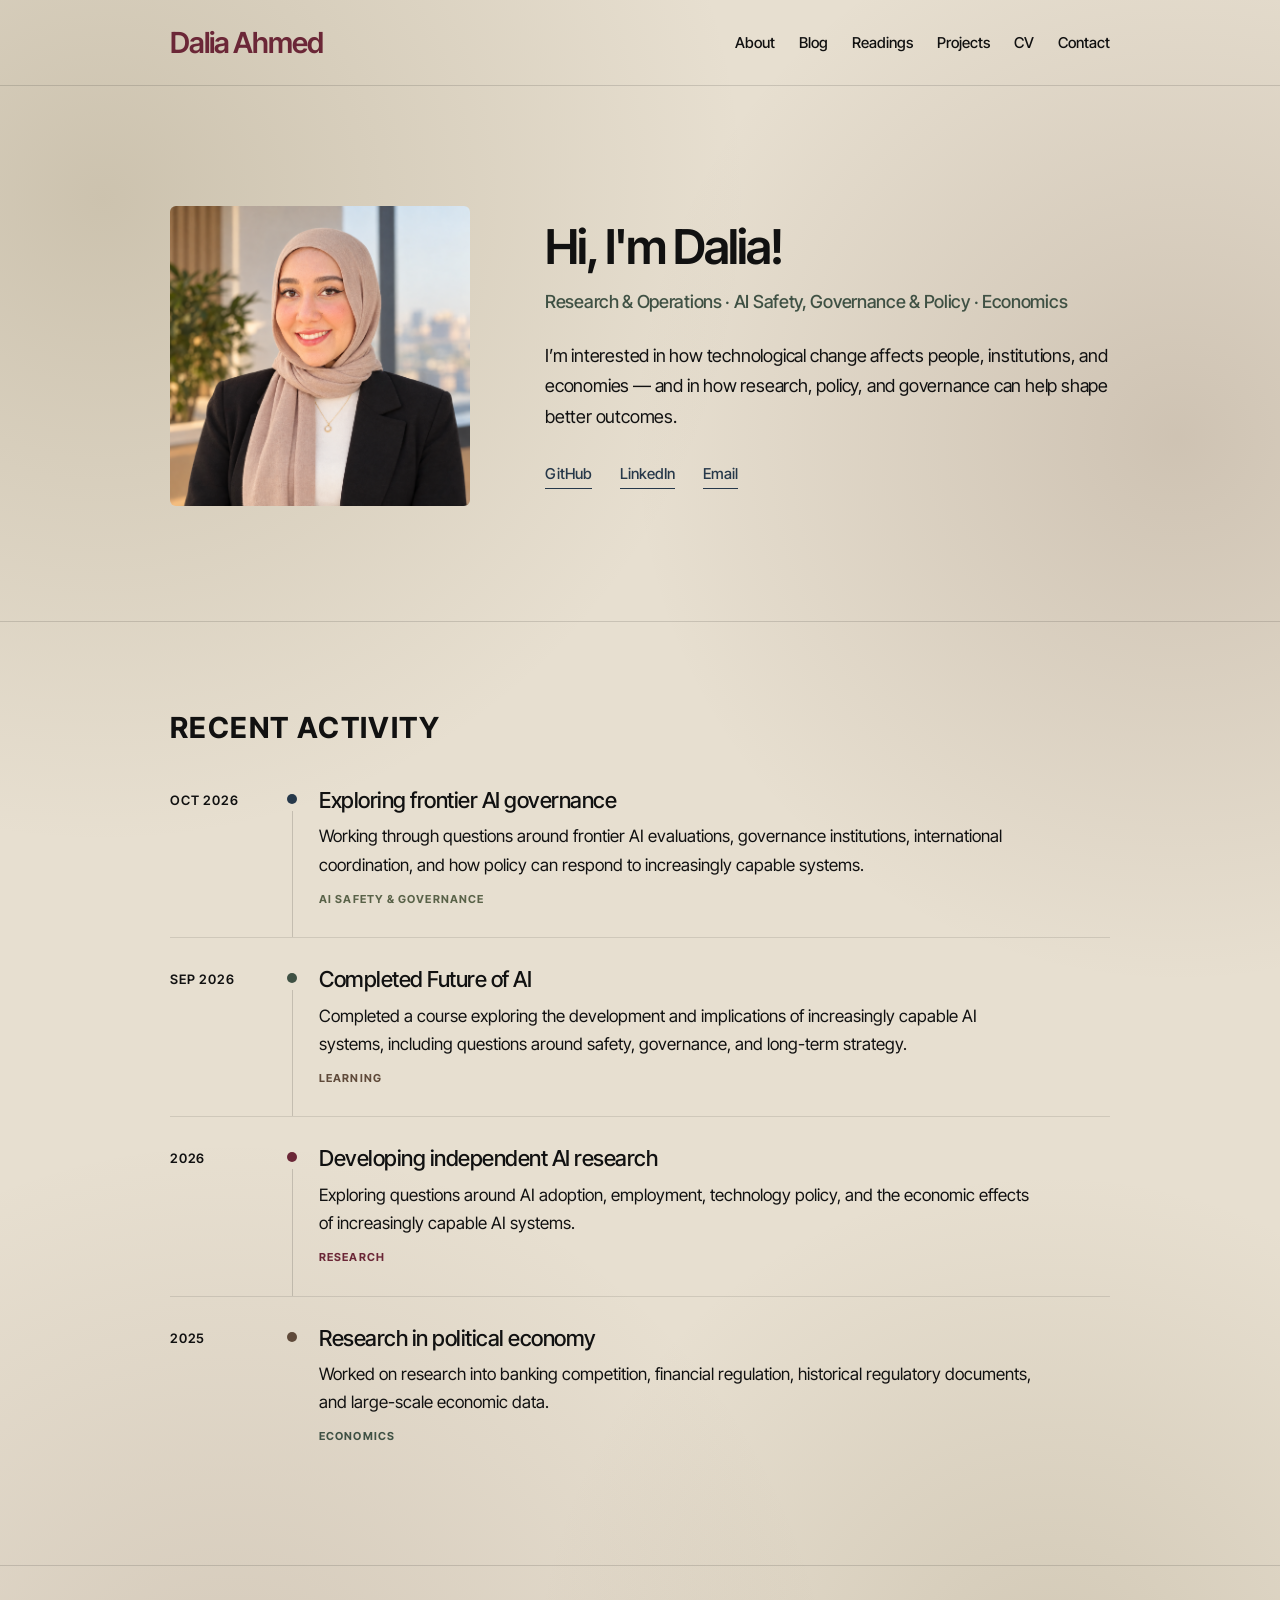
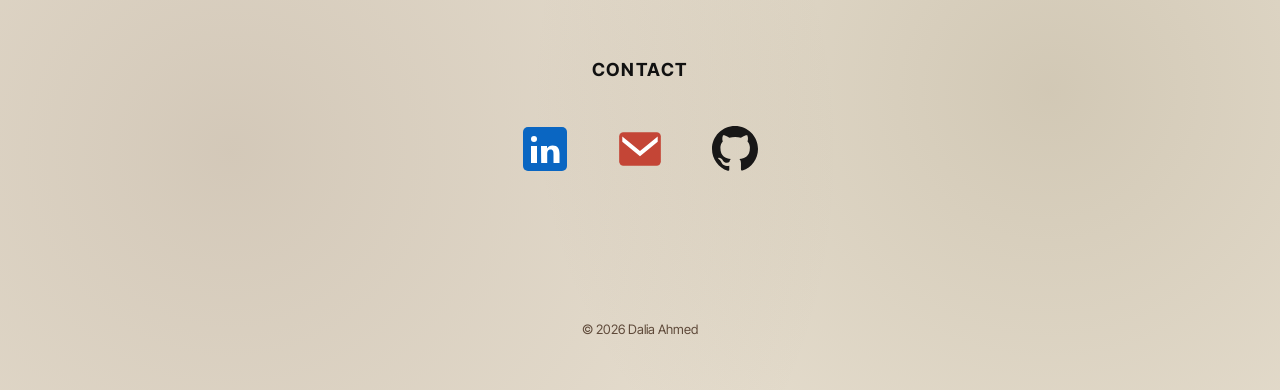
==== commit 5794bdb4: "Update index.html" ====
--- a/index.html
+++ b/index.html
@@ -95,7 +95,7 @@
             <div class="hero-text">
 
                 <h1>
-                    Hi, I'm Dalia.
+                    Hi, I'm Dalia!
                 </h1>
 
                 <div class="subtitle">
--- a/style.css
+++ b/style.css
@@ -1,3 +1,28 @@
+:root {
+    --background: #e7dfd0;
+
+    --text: #111111;
+
+    --maroon: #6b2737;
+
+    --navy: #26384a;
+
+    --dark-green: #3f5144;
+
+    --olive: #596248;
+
+    --dark-brown: #5f4a3a;
+
+    --border: rgba(17, 17, 17, 0.14);
+
+    --border-light: rgba(17, 17, 17, 0.11);
+}
+
+
+/* =========================================================
+   RESET
+========================================================= */
+
 * {
     box-sizing: border-box;
 }
@@ -12,27 +37,27 @@
     background:
         radial-gradient(
             circle at 8% 10%,
-            rgba(176, 172, 135, 0.48) 0,
+            rgba(142, 128, 96, 0.30) 0,
             transparent 30%
         ),
         radial-gradient(
             circle at 92% 22%,
-            rgba(141, 118, 95, 0.28) 0,
+            rgba(108, 82, 62, 0.20) 0,
             transparent 28%
         ),
         radial-gradient(
             circle at 18% 88%,
-            rgba(141, 118, 95, 0.22) 0,
+            rgba(108, 82, 62, 0.16) 0,
             transparent 30%
         ),
         radial-gradient(
             circle at 82% 85%,
-            rgba(176, 172, 135, 0.35) 0,
+            rgba(142, 128, 96, 0.24) 0,
             transparent 26%
         ),
-        #e7dfd0;
-
-    color: #111;
+        var(--background);
+
+    color: var(--text);
 
     font-family:
         "Inter Tight",
@@ -43,32 +68,47 @@
     line-height: 1.6;
 }
 
+
+/* =========================================================
+   CONTAINER
+========================================================= */
+
 .container {
     max-width: 1000px;
+
     margin: 0 auto;
+
     padding: 0 30px;
 }
 
-/* =========================
+
+/* =========================================================
    HEADER
-========================= */
+========================================================= */
 
 header {
     padding: 28px 0;
 
     border-bottom:
-        1px solid rgba(17, 17, 17, 0.12);
+        1px solid var(--border);
 }
 
 nav {
     display: flex;
 
     justify-content: space-between;
+
     align-items: center;
 }
+
+
+/* =========================================================
+   NAME
+========================================================= */
 
 .name {
     font-size: 29px;
+
     font-weight: 600;
 
     letter-spacing: -1.1px;
@@ -77,17 +117,25 @@
 }
 
 .name a {
-    color: #111;
+    color: var(--maroon);
 
     text-decoration: none;
 
     transition:
+        color 0.2s ease,
         opacity 0.2s ease;
 }
 
 .name a:hover {
-    opacity: 0.6;
-}
+    color: var(--dark-brown);
+
+    opacity: 0.85;
+}
+
+
+/* =========================================================
+   NAVIGATION
+========================================================= */
 
 .nav-links {
     display: flex;
@@ -95,25 +143,30 @@
     gap: 24px;
 
     font-size: 15px;
+
     font-weight: 500;
 }
 
 .nav-links a {
-    color: #111;
+    color: var(--text);
 
     text-decoration: none;
 
     transition:
+        color 0.2s ease,
         opacity 0.2s ease;
 }
 
 .nav-links a:hover {
-    opacity: 0.55;
-}
-
-/* =========================
+    color: var(--navy);
+
+    opacity: 1;
+}
+
+
+/* =========================================================
    GENERAL PAGE HEADER
-========================= */
+========================================================= */
 
 .page-header {
     padding: 110px 0 70px;
@@ -122,7 +175,10 @@
 .page-header h1 {
     margin: 0;
 
+    color: var(--text);
+
     font-size: 52px;
+
     font-weight: 600;
 
     letter-spacing: -2px;
@@ -135,27 +191,34 @@
 
     margin: 25px 0 0;
 
+    color: var(--text);
+
     font-size: 19px;
+
     font-weight: 400;
 
     line-height: 1.65;
 }
 
-/* =========================
+
+/* =========================================================
    GENERAL SECTIONS
-========================= */
+========================================================= */
 
 section {
     padding: 90px 0;
 
     border-top:
-        1px solid rgba(17, 17, 17, 0.12);
+        1px solid var(--border);
 }
 
 .section-label {
     margin: 0 0 28px;
 
+    color: var(--text);
+
     font-size: 18px;
+
     font-weight: 700;
 
     text-transform: uppercase;
@@ -170,7 +233,10 @@
 .text p {
     margin: 0 0 28px;
 
+    color: var(--text);
+
     font-size: 18px;
+
     font-weight: 400;
 
     line-height: 1.75;
@@ -180,9 +246,10 @@
     margin-bottom: 0;
 }
 
-/* =========================
-   HOME / HERO
-========================= */
+
+/* =========================================================
+   HOME — HERO
+========================================================= */
 
 .hero {
     padding: 120px 0 115px;
@@ -204,6 +271,7 @@
 
 .hero-photo img {
     width: 300px;
+
     height: 300px;
 
     object-fit: cover;
@@ -217,21 +285,32 @@
     flex: 1;
 }
 
+
+/* =========================================================
+   HERO TITLE
+========================================================= */
+
 h1 {
     margin: 0 0 18px;
 
-    font-size: 56px;
+    color: var(--text);
+
+    font-size: 48px;
+
     font-weight: 600;
 
-    letter-spacing: -2.5px;
-
-    line-height: 0.98;
+    letter-spacing: -2px;
+
+    line-height: 1;
 }
 
 .subtitle {
     margin-bottom: 26px;
 
+    color: var(--dark-green);
+
     font-size: 18px;
+
     font-weight: 500;
 
     line-height: 1.45;
@@ -244,13 +323,21 @@
 
     margin-top: 0;
 
+    color: var(--text);
+
     font-size: 18px;
+
     font-weight: 400;
 
     line-height: 1.7;
 
     letter-spacing: -0.2px;
 }
+
+
+/* =========================================================
+   HERO LINKS
+========================================================= */
 
 .links {
     display: flex;
@@ -260,35 +347,47 @@
     margin-top: 30px;
 
     font-size: 15px;
+
     font-weight: 500;
 }
 
 .links a {
-    color: #111;
+    color: var(--navy);
 
     text-decoration: none;
 
     border-bottom:
-        1px solid #111;
+        1px solid var(--navy);
 
     padding-bottom: 2px;
 
     transition:
+        color 0.2s ease,
         opacity 0.2s ease;
 }
 
 .links a:hover {
-    opacity: 0.55;
-}
-
-/* =========================
+    color: var(--dark-green);
+
+    opacity: 0.9;
+}
+
+
+/* =========================================================
    RECENT ACTIVITY
-========================= */
+========================================================= */
+
+#activity {
+    position: relative;
+}
 
 #activity h2 {
     margin: 0 0 42px;
 
+    color: var(--text);
+
     font-size: 29px;
+
     font-weight: 700;
 
     text-transform: uppercase;
@@ -307,14 +406,15 @@
 .activity-item {
     display: grid;
 
-    grid-template-columns: 95px 18px 1fr;
+    grid-template-columns:
+        95px 18px 1fr;
 
     gap: 18px;
 
     padding: 27px 0;
 
     border-top:
-        1px solid rgba(17, 17, 17, 0.11);
+        1px solid var(--border-light);
 }
 
 .activity-item:first-child {
@@ -323,16 +423,27 @@
     padding-top: 0;
 }
 
+
+/* DATES — BLACK */
+
 .activity-date {
     padding-top: 4px;
 
+    color: var(--text);
+
     font-size: 13px;
+
     font-weight: 600;
 
     letter-spacing: 0.8px;
 
     text-transform: uppercase;
 }
+
+
+/* =========================================================
+   ACTIVITY TIMELINE
+========================================================= */
 
 .activity-marker {
     position: relative;
@@ -346,13 +457,29 @@
     content: "";
 
     width: 10px;
+
     height: 10px;
 
     margin-top: 8px;
 
     border-radius: 50%;
 
-    background: #68705a;
+    background: var(--navy);
+}
+
+.activity-item:nth-child(2)
+.activity-marker::before {
+    background: var(--dark-green);
+}
+
+.activity-item:nth-child(3)
+.activity-marker::before {
+    background: var(--maroon);
+}
+
+.activity-item:nth-child(4)
+.activity-marker::before {
+    background: var(--dark-brown);
 }
 
 .activity-item:not(:last-child)
@@ -362,6 +489,7 @@
     position: absolute;
 
     top: 25px;
+
     bottom: -27px;
 
     width: 1px;
@@ -370,6 +498,11 @@
         rgba(17, 17, 17, 0.16);
 }
 
+
+/* =========================================================
+   ACTIVITY CONTENT
+========================================================= */
+
 .activity-content {
     max-width: 720px;
 }
@@ -377,7 +510,10 @@
 .activity-title {
     margin: 0 0 8px;
 
+    color: var(--text);
+
     font-size: 22px;
+
     font-weight: 500;
 
     letter-spacing: -0.5px;
@@ -388,7 +524,10 @@
 .activity-description {
     margin: 0;
 
+    color: var(--text);
+
     font-size: 17px;
+
     font-weight: 400;
 
     line-height: 1.65;
@@ -400,6 +539,7 @@
     margin-top: 12px;
 
     font-size: 11px;
+
     font-weight: 700;
 
     letter-spacing: 1.1px;
@@ -407,29 +547,31 @@
     text-transform: uppercase;
 }
 
-/* =========================
-   ACCENT COLORS
-========================= */
+
+/* =========================================================
+   ACTIVITY COLORS
+========================================================= */
 
 .category-olive {
-    color: #68705a;
+    color: var(--olive);
 }
 
 .category-brown {
-    color: #7a5b45;
+    color: var(--dark-brown);
 }
 
 .category-terracotta {
-    color: #a95f47;
+    color: var(--maroon);
 }
 
 .category-beige {
-    color: #8d765f;
-}
-
-/* =========================
+    color: var(--dark-green);
+}
+
+
+/* =========================================================
    BLOG
-========================= */
+========================================================= */
 
 .blog-section,
 .readings-section,
@@ -441,26 +583,35 @@
 .reading-list,
 .project-list {
     border-top:
-        1px solid rgba(17, 17, 17, 0.12);
-}
+        1px solid var(--border);
+}
+
+
+/* =========================================================
+   BLOG POSTS
+========================================================= */
 
 .post {
     display: grid;
 
-    grid-template-columns: 115px 1fr;
+    grid-template-columns:
+        115px 1fr;
 
     gap: 35px;
 
     padding: 32px 0;
 
     border-bottom:
-        1px solid rgba(17, 17, 17, 0.12);
+        1px solid var(--border);
 }
 
 .post-date {
     padding-top: 4px;
 
+    color: var(--text);
+
     font-size: 13px;
+
     font-weight: 500;
 
     letter-spacing: 1px;
@@ -478,17 +629,43 @@
     margin-bottom: 10px;
 
     font-size: 11px;
+
     font-weight: 600;
 
     letter-spacing: 1.1px;
 
     text-transform: uppercase;
 }
+
+
+/* BLOG CATEGORIES */
+
+.post-category.category-ai {
+    color: var(--dark-green);
+}
+
+.post-category.category-research {
+    color: var(--dark-brown);
+}
+
+.post-category.category-writing {
+    color: var(--maroon);
+}
+
+.post-category.category-economics {
+    color: var(--navy);
+}
+
+
+/* BLOG TITLES — BLACK */
 
 .post h2 {
     margin: 0 0 10px;
 
+    color: var(--text);
+
     font-size: 27px;
+
     font-weight: 500;
 
     letter-spacing: -0.8px;
@@ -497,22 +674,350 @@
 }
 
 .post h2 a {
-    color: #111;
+    color: var(--text);
 
     text-decoration: none;
+
+    transition:
+        color 0.2s ease,
+        opacity 0.2s ease;
 }
 
 .post h2 a:hover {
-    opacity: 0.6;
+    color: var(--navy);
+
+    opacity: 1;
 }
 
 .post-description {
     margin: 0;
 
+    color: var(--text);
+
     font-size: 17px;
 
     line-height: 1.65;
 }
+
+
+/* =========================================================
+   READINGS
+========================================================= */
+
+.reading {
+    display: grid;
+
+    grid-template-columns:
+        125px 1fr;
+
+    gap: 35px;
+
+    padding: 32px 0;
+
+    border-bottom:
+        1px solid var(--border);
+}
+
+.reading-category {
+    padding-top: 5px;
+
+    font-size: 12px;
+
+    font-weight: 600;
+
+    letter-spacing: 1px;
+
+    text-transform: uppercase;
+}
+
+
+/* READING CATEGORIES */
+
+.category-ai {
+    color: var(--dark-green);
+}
+
+.category-governance {
+    color: var(--navy);
+}
+
+.category-economics {
+    color: var(--dark-brown);
+}
+
+.category-technology {
+    color: var(--maroon);
+}
+
+.reading-content {
+    max-width: 720px;
+}
+
+
+/* READING TITLES — BLACK */
+
+.reading h2 {
+    margin: 0 0 8px;
+
+    color: var(--text);
+
+    font-size: 25px;
+
+    font-weight: 500;
+
+    letter-spacing: -0.7px;
+
+    line-height: 1.3;
+}
+
+.reading h2 a {
+    color: var(--text);
+
+    text-decoration: none;
+
+    transition:
+        color 0.2s ease,
+        opacity 0.2s ease;
+}
+
+.reading h2 a:hover {
+    color: var(--dark-green);
+
+    opacity: 1;
+}
+
+.reading-meta {
+    margin-bottom: 12px;
+
+    color: var(--text);
+
+    font-size: 13px;
+
+    font-weight: 500;
+
+    letter-spacing: 0.2px;
+}
+
+.reading-description {
+    margin: 0;
+
+    color: var(--text);
+
+    font-size: 17px;
+
+    line-height: 1.65;
+}
+
+
+/* =========================================================
+   PROJECTS
+========================================================= */
+
+.project {
+    display: grid;
+
+    grid-template-columns:
+        85px 1fr;
+
+    gap: 35px;
+
+    padding: 36px 0;
+
+    border-bottom:
+        1px solid var(--border);
+}
+
+.project-number {
+    padding-top: 5px;
+
+    color: var(--text);
+
+    font-size: 13px;
+
+    font-weight: 500;
+
+    letter-spacing: 1.2px;
+}
+
+.project-content {
+    max-width: 720px;
+}
+
+.project-category {
+    display: inline-block;
+
+    margin-bottom: 10px;
+
+    font-size: 11px;
+
+    font-weight: 600;
+
+    letter-spacing: 1.1px;
+
+    text-transform: uppercase;
+}
+
+
+/* PROJECT CATEGORIES */
+
+.project-category.category-research {
+    color: var(--dark-brown);
+}
+
+.project-category.category-ai {
+    color: var(--dark-green);
+}
+
+.project-category.category-economics {
+    color: var(--navy);
+}
+
+.project-category.category-data {
+    color: var(--maroon);
+}
+
+
+/* PROJECT TITLES — BLACK */
+
+.project h2 {
+    margin: 0 0 10px;
+
+    color: var(--text);
+
+    font-size: 27px;
+
+    font-weight: 500;
+
+    letter-spacing: -0.8px;
+
+    line-height: 1.25;
+}
+
+.project h2 a {
+    color: var(--text);
+
+    text-decoration: none;
+
+    transition:
+        color 0.2s ease,
+        opacity 0.2s ease;
+}
+
+.project h2 a:hover {
+    color: var(--navy);
+
+    opacity: 1;
+}
+
+.project-status {
+    display: inline-block;
+
+    margin-bottom: 14px;
+
+    color: var(--text);
+
+    font-size: 12px;
+
+    font-weight: 500;
+
+    letter-spacing: 0.4px;
+}
+
+.project-description {
+    margin: 0;
+
+    color: var(--text);
+
+    font-size: 17px;
+
+    line-height: 1.65;
+}
+
+.project-tools {
+    margin-top: 15px;
+
+    color: var(--dark-green);
+
+    font-size: 13px;
+
+    font-weight: 500;
+
+    line-height: 1.6;
+}
+
+
+/* =========================================================
+   ABOUT — INTERESTS
+========================================================= */
+
+.interest-grid {
+    display: grid;
+
+    grid-template-columns:
+        repeat(2, minmax(0, 1fr));
+
+    gap: 18px;
+}
+
+.interest {
+    padding: 27px 28px;
+
+    border:
+        1px solid rgba(17, 17, 17, 0.13);
+
+    background:
+        rgba(255, 255, 255, 0.18);
+}
+
+.interest h3 {
+    margin: 0 0 10px;
+
+    color: var(--text);
+
+    font-size: 21px;
+
+    font-weight: 500;
+
+    letter-spacing: -0.5px;
+}
+
+.interest p {
+    margin: 0;
+
+    color: var(--text);
+
+    font-size: 16px;
+
+    line-height: 1.6;
+}
+
+
+/* INTEREST CARD ACCENTS */
+
+.interest:nth-child(1) {
+    border-top:
+        3px solid var(--dark-green);
+}
+
+.interest:nth-child(2) {
+    border-top:
+        3px solid var(--navy);
+}
+
+.interest:nth-child(3) {
+    border-top:
+        3px solid var(--maroon);
+}
+
+.interest:nth-child(4) {
+    border-top:
+        3px solid var(--dark-brown);
+}
+
+
+/* =========================================================
+   LINKS
+========================================================= */
 
 .read-more,
 .project-link,
@@ -520,21 +1025,23 @@
 .back-link {
     display: inline-block;
 
-    margin-top: 14px;
-
-    color: #111;
+    margin-top: 15px;
+
+    color: var(--navy);
 
     font-size: 14px;
+
     font-weight: 500;
 
     text-decoration: none;
 
     border-bottom:
-        1px solid #111;
+        1px solid var(--navy);
 
     padding-bottom: 2px;
 
     transition:
+        color 0.2s ease,
         opacity 0.2s ease;
 }
 
@@ -542,230 +1049,15 @@
 .project-link:hover,
 .reading-link:hover,
 .back-link:hover {
-    opacity: 0.55;
-}
-
-/* =========================
-   READINGS
-========================= */
-
-.reading {
-    display: grid;
-
-    grid-template-columns: 125px 1fr;
-
-    gap: 35px;
-
-    padding: 32px 0;
-
-    border-bottom:
-        1px solid rgba(17, 17, 17, 0.12);
-}
-
-.reading-category {
-    padding-top: 5px;
-
-    font-size: 12px;
-    font-weight: 600;
-
-    letter-spacing: 1px;
-
-    text-transform: uppercase;
-}
-
-.reading-content {
-    max-width: 720px;
-}
-
-.reading h2 {
-    margin: 0 0 8px;
-
-    font-size: 25px;
-    font-weight: 500;
-
-    letter-spacing: -0.7px;
-
-    line-height: 1.3;
-}
-
-.reading h2 a {
-    color: #111;
-
-    text-decoration: none;
-}
-
-.reading h2 a:hover {
-    opacity: 0.6;
-}
-
-.reading-meta {
-    margin-bottom: 12px;
-
-    font-size: 13px;
-    font-weight: 500;
-
-    letter-spacing: 0.2px;
-}
-
-.reading-description {
-    margin: 0;
-
-    font-size: 17px;
-
-    line-height: 1.65;
-}
-
-/* =========================
-   PROJECTS
-========================= */
-
-.project {
-    display: grid;
-
-    grid-template-columns: 85px 1fr;
-
-    gap: 35px;
-
-    padding: 36px 0;
-
-    border-bottom:
-        1px solid rgba(17, 17, 17, 0.12);
-}
-
-.project-number {
-    padding-top: 5px;
-
-    font-size: 13px;
-    font-weight: 500;
-
-    letter-spacing: 1.2px;
-}
-
-.project-content {
-    max-width: 720px;
-}
-
-.project-category {
-    display: inline-block;
-
-    margin-bottom: 10px;
-
-    font-size: 11px;
-    font-weight: 600;
-
-    letter-spacing: 1.1px;
-
-    text-transform: uppercase;
-}
-
-.project h2 {
-    margin: 0 0 10px;
-
-    font-size: 27px;
-    font-weight: 500;
-
-    letter-spacing: -0.8px;
-
-    line-height: 1.25;
-}
-
-.project h2 a {
-    color: #111;
-
-    text-decoration: none;
-}
-
-.project h2 a:hover {
-    opacity: 0.6;
-}
-
-.project-status {
-    display: inline-block;
-
-    margin-bottom: 14px;
-
-    font-size: 12px;
-    font-weight: 500;
-
-    letter-spacing: 0.4px;
-}
-
-.project-description {
-    margin: 0;
-
-    font-size: 17px;
-
-    line-height: 1.65;
-}
-
-.project-tools {
-    margin-top: 15px;
-
-    font-size: 13px;
-    font-weight: 500;
-
-    line-height: 1.6;
-}
-
-/* =========================
-   ABOUT
-========================= */
-
-.interest-grid {
-    display: grid;
-
-    grid-template-columns:
-        repeat(2, minmax(0, 1fr));
-
-    gap: 18px;
-}
-
-.interest {
-    padding: 27px 28px;
-
-    border:
-        1px solid rgba(17, 17, 17, 0.13);
-
-    background:
-        rgba(255, 255, 255, 0.18);
-}
-
-.interest h3 {
-    margin: 0 0 10px;
-
-    font-size: 21px;
-    font-weight: 500;
-
-    letter-spacing: -0.5px;
-}
-
-.interest p {
-    margin: 0;
-
-    font-size: 16px;
-
-    line-height: 1.6;
-}
-
-.interest:nth-child(1) {
-    border-top: 3px solid #68705a;
-}
-
-.interest:nth-child(2) {
-    border-top: 3px solid #7a5b45;
-}
-
-.interest:nth-child(3) {
-    border-top: 3px solid #a95f47;
-}
-
-.interest:nth-child(4) {
-    border-top: 3px solid #8d765f;
-}
-
-/* =========================
+    color: var(--dark-green);
+
+    opacity: 0.9;
+}
+
+
+/* =========================================================
    CONTACT
-========================= */
+========================================================= */
 
 #contact {
     text-align: center;
@@ -774,7 +1066,10 @@
 #contact h2 {
     margin: 0 0 34px;
 
+    color: var(--text);
+
     font-size: 18px;
+
     font-weight: 700;
 
     text-transform: uppercase;
@@ -788,6 +1083,7 @@
     display: flex;
 
     justify-content: center;
+
     align-items: center;
 
     gap: 35px;
@@ -799,9 +1095,11 @@
     display: flex;
 
     align-items: center;
+
     justify-content: center;
 
     width: 60px;
+
     height: 60px;
 
     text-decoration: none;
@@ -823,39 +1121,45 @@
 
 .linkedin-icon {
     width: 48px;
+
     height: 48px;
 }
 
 .email-icon {
     width: 50px;
+
     height: 50px;
 }
 
 .github-icon {
     width: 48px;
+
     height: 48px;
 
     fill: #181717;
 }
 
-/* =========================
+
+/* =========================================================
    FOOTER
-========================= */
+========================================================= */
 
 footer {
     padding: 50px 0;
 
-    color: #111;
+    color: var(--dark-brown);
 
     font-size: 13px;
+
     font-weight: 400;
 
     text-align: center;
 }
 
-/* =========================
-   RESPONSIVE
-========================= */
+
+/* =========================================================
+   TABLET
+========================================================= */
 
 @media (max-width: 850px) {
 
@@ -869,10 +1173,16 @@
 
     .hero-photo img {
         width: 260px;
+
         height: 260px;
     }
 
 }
+
+
+/* =========================================================
+   MOBILE
+========================================================= */
 
 @media (max-width: 700px) {
 
@@ -880,6 +1190,9 @@
         padding: 0 20px;
     }
 
+
+    /* HEADER */
+
     nav {
         align-items: flex-start;
     }
@@ -898,6 +1211,9 @@
         font-size: 14px;
     }
 
+
+    /* HERO */
+
     .hero {
         padding: 80px 0 90px;
     }
@@ -912,11 +1228,12 @@
 
     .hero-photo img {
         width: 230px;
+
         height: 230px;
     }
 
     h1 {
-        font-size: 44px;
+        font-size: 38px;
     }
 
     .subtitle {
@@ -931,21 +1248,30 @@
         justify-content: center;
     }
 
+
+    /* PAGE HEADERS */
+
+    .page-header {
+        padding: 80px 0 60px;
+    }
+
+    .page-header h1 {
+        font-size: 44px;
+    }
+
+    .page-header p {
+        font-size: 17px;
+    }
+
+
+    /* SECTIONS */
+
     section {
         padding: 70px 0;
     }
 
-    .page-header {
-        padding: 80px 0 60px;
-    }
-
-    .page-header h1 {
-        font-size: 44px;
-    }
-
-    .page-header p {
-        font-size: 17px;
-    }
+
+    /* RECENT ACTIVITY */
 
     #activity h2 {
         font-size: 23px;
@@ -954,7 +1280,8 @@
     }
 
     .activity-item {
-        grid-template-columns: 72px 16px 1fr;
+        grid-template-columns:
+            72px 16px 1fr;
 
         gap: 12px;
     }
@@ -965,12 +1292,16 @@
 
     .activity-title {
         font-size: 20px;
+
         font-weight: 500;
     }
 
     .activity-description {
         font-size: 16px;
     }
+
+
+    /* BLOG / READINGS / PROJECTS */
 
     .post,
     .reading,
@@ -1003,6 +1334,9 @@
         font-size: 16px;
     }
 
+
+    /* ABOUT */
+
     .interest-grid {
         grid-template-columns: 1fr;
     }
@@ -1014,6 +1348,9 @@
     .text p {
         font-size: 17px;
     }
+
+
+    /* CONTACT */
 
     .contact-links {
         gap: 25px;
@@ -1022,11 +1359,13 @@
     .linkedin-icon,
     .github-icon {
         width: 42px;
+
         height: 42px;
     }
 
     .email-icon {
         width: 44px;
+
         height: 44px;
     }
 
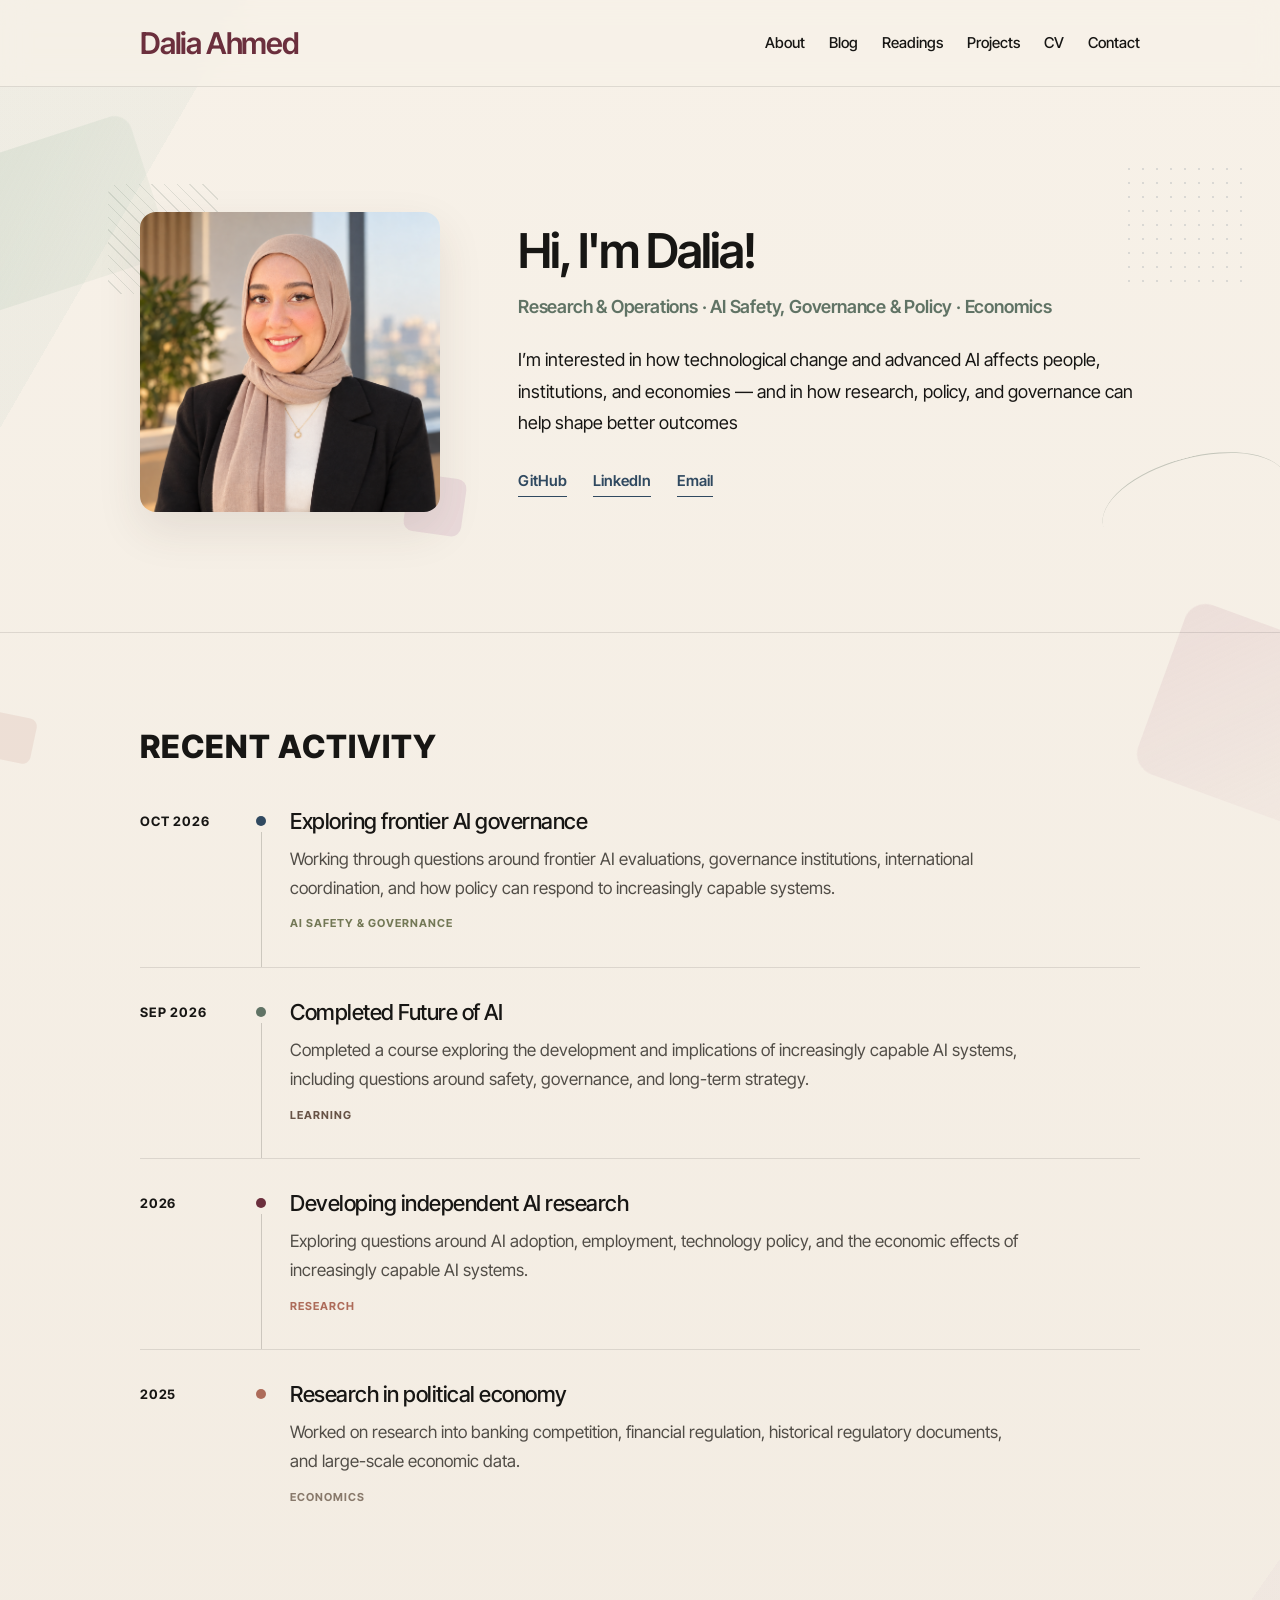
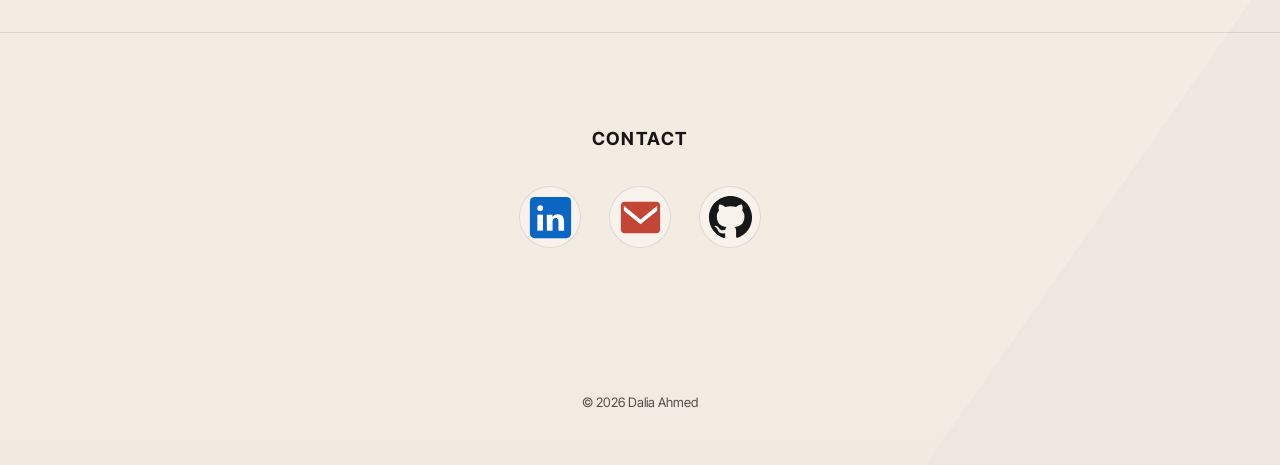
==== commit 02ee202e: "Update index.html" ====
--- a/index.html
+++ b/index.html
@@ -103,9 +103,10 @@
                 </div>
 
                 <p class="intro">
-                    I’m interested in how technological change affects people,
+                    I’m interested in how technological change and advanced AI affects people,
                     institutions, and economies — and in how research, policy,
-                    and governance can help shape better outcomes.
+                    and governance can help shape better outcomes
+
                 </p>
 
                 <div class="links">
--- a/style.css
+++ b/style.css
@@ -1,21 +1,41 @@
+
+/* =========================================================
+   DALIA AHMED — STYLE
+========================================================= */
+
 :root {
-    --background: #e7dfd0;
-
-    --text: #111111;
-
-    --maroon: #6b2737;
-
-    --navy: #26384a;
-
-    --dark-green: #3f5144;
-
-    --olive: #596248;
-
-    --dark-brown: #5f4a3a;
-
-    --border: rgba(17, 17, 17, 0.14);
-
-    --border-light: rgba(17, 17, 17, 0.11);
+
+    /* ---------- Core ---------- */
+
+    --background: #f4eee5;
+    --surface: #faf7f1;
+    --surface-soft: rgba(255, 255, 255, 0.46);
+
+    --text: #171614;
+    --text-soft: #514d47;
+
+    /* ---------- Main colors ---------- */
+
+    --maroon: #6b2f3d;
+    --navy: #304960;
+    --sage: #607365;
+    --terracotta: #ad6b59;
+    --dark-brown: #675346;
+    --olive: #737856;
+
+    /* ---------- Pastel colors ---------- */
+
+    --pastel-sage: #d2ddd3;
+    --pastel-blue: #d3dde6;
+    --pastel-rose: #e4d1d5;
+    --pastel-cream: #ede2d0;
+    --pastel-lavender: #ddd7e4;
+    --pastel-peach: #e8d4ca;
+
+    /* ---------- Borders ---------- */
+
+    --border: rgba(23, 22, 20, 0.11);
+    --border-strong: rgba(23, 22, 20, 0.18);
 }
 
 
@@ -32,40 +52,220 @@
 }
 
 body {
+    position: relative;
+
     margin: 0;
-
-    background:
-        radial-gradient(
-            circle at 8% 10%,
-            rgba(142, 128, 96, 0.30) 0,
-            transparent 30%
-        ),
-        radial-gradient(
-            circle at 92% 22%,
-            rgba(108, 82, 62, 0.20) 0,
-            transparent 28%
-        ),
-        radial-gradient(
-            circle at 18% 88%,
-            rgba(108, 82, 62, 0.16) 0,
-            transparent 30%
-        ),
-        radial-gradient(
-            circle at 82% 85%,
-            rgba(142, 128, 96, 0.24) 0,
-            transparent 26%
-        ),
-        var(--background);
 
     color: var(--text);
 
     font-family:
         "Inter Tight",
+        Inter,
         Arial,
         Helvetica,
         sans-serif;
 
     line-height: 1.6;
+
+    background: var(--background);
+
+    overflow-x: hidden;
+}
+
+
+/* =========================================================
+   SUBTLE PAGE BACKGROUNDS
+========================================================= */
+
+body:has(#activity) {
+    background:
+        linear-gradient(
+            120deg,
+            rgba(206, 219, 208, 0.20) 0%,
+            rgba(206, 219, 208, 0.20) 10%,
+            transparent 10%,
+            transparent 100%
+        ),
+        linear-gradient(
+            305deg,
+            rgba(224, 207, 212, 0.17) 0%,
+            rgba(224, 207, 212, 0.17) 13%,
+            transparent 13%,
+            transparent 100%
+        ),
+        linear-gradient(
+            180deg,
+            #f7f1e8 0%,
+            #f2ebe1 100%
+        );
+}
+
+body:has(.blog-section) {
+    background:
+        linear-gradient(
+            135deg,
+            rgba(228, 209, 213, 0.18) 0%,
+            rgba(228, 209, 213, 0.18) 10%,
+            transparent 10%,
+            transparent 100%
+        ),
+        linear-gradient(
+            315deg,
+            rgba(211, 221, 230, 0.15) 0%,
+            rgba(211, 221, 230, 0.15) 12%,
+            transparent 12%,
+            transparent 100%
+        ),
+        linear-gradient(
+            180deg,
+            #f6f0e8 0%,
+            #f1eae1 100%
+        );
+}
+
+body:has(.readings-section) {
+    background:
+        linear-gradient(
+            125deg,
+            rgba(211, 221, 230, 0.18) 0%,
+            rgba(211, 221, 230, 0.18) 11%,
+            transparent 11%,
+            transparent 100%
+        ),
+        linear-gradient(
+            315deg,
+            rgba(207, 220, 210, 0.15) 0%,
+            rgba(207, 220, 210, 0.15) 13%,
+            transparent 13%,
+            transparent 100%
+        ),
+        linear-gradient(
+            180deg,
+            #f6f1e9 0%,
+            #eee8df 100%
+        );
+}
+
+body:has(.projects-section) {
+    background:
+        linear-gradient(
+            130deg,
+            rgba(232, 212, 202, 0.20) 0%,
+            rgba(232, 212, 202, 0.20) 10%,
+            transparent 10%,
+            transparent 100%
+        ),
+        linear-gradient(
+            320deg,
+            rgba(237, 226, 208, 0.20) 0%,
+            rgba(237, 226, 208, 0.20) 12%,
+            transparent 12%,
+            transparent 100%
+        ),
+        linear-gradient(
+            180deg,
+            #f6efe6 0%,
+            #f1e9df 100%
+        );
+}
+
+body:has(.interest-grid) {
+    background:
+        linear-gradient(
+            120deg,
+            rgba(210, 221, 211, 0.18) 0%,
+            rgba(210, 221, 211, 0.18) 11%,
+            transparent 11%,
+            transparent 100%
+        ),
+        linear-gradient(
+            310deg,
+            rgba(221, 215, 228, 0.15) 0%,
+            rgba(221, 215, 228, 0.15) 12%,
+            transparent 12%,
+            transparent 100%
+        ),
+        linear-gradient(
+            180deg,
+            #f6f0e8 0%,
+            #f0e9df 100%
+        );
+}
+
+
+/* =========================================================
+   DECORATIVE BACKGROUND VISUALS
+========================================================= */
+
+/* Large soft geometric shape */
+
+body::before {
+    content: "";
+
+    position: fixed;
+
+    width: 240px;
+    height: 150px;
+
+    top: 145px;
+    left: -85px;
+
+    background:
+        linear-gradient(
+            135deg,
+            rgba(176, 198, 178, 0.32),
+            rgba(176, 198, 178, 0.10)
+        );
+
+    border-radius: 18px;
+
+    transform: rotate(-18deg);
+
+    pointer-events: none;
+
+    z-index: 0;
+}
+
+
+/* Second soft geometric shape */
+
+body::after {
+    content: "";
+
+    position: fixed;
+
+    width: 220px;
+    height: 180px;
+
+    right: -95px;
+    bottom: 90px;
+
+    background:
+        linear-gradient(
+            135deg,
+            rgba(211, 174, 182, 0.26),
+            rgba(211, 174, 182, 0.07)
+        );
+
+    border-radius: 22px;
+
+    transform: rotate(20deg);
+
+    pointer-events: none;
+
+    z-index: 0;
+}
+
+
+/* Keep content above decoration */
+
+header,
+main,
+section,
+footer {
+    position: relative;
+
+    z-index: 1;
 }
 
 
@@ -74,11 +274,9 @@
 ========================================================= */
 
 .container {
-    max-width: 1000px;
+    width: min(1000px, calc(100% - 60px));
 
     margin: 0 auto;
-
-    padding: 0 30px;
 }
 
 
@@ -89,16 +287,24 @@
 header {
     padding: 28px 0;
 
-    border-bottom:
-        1px solid var(--border);
+    border-bottom: 1px solid var(--border);
+
+    background:
+        rgba(247, 241, 232, 0.72);
+
+    backdrop-filter: blur(14px);
+
+    -webkit-backdrop-filter: blur(14px);
 }
 
 nav {
     display: flex;
 
+    align-items: center;
+
     justify-content: space-between;
 
-    align-items: center;
+    gap: 35px;
 }
 
 
@@ -107,11 +313,11 @@
 ========================================================= */
 
 .name {
-    font-size: 29px;
+    font-size: 30px;
 
     font-weight: 600;
 
-    letter-spacing: -1.1px;
+    letter-spacing: -1.2px;
 
     line-height: 1;
 }
@@ -122,14 +328,11 @@
     text-decoration: none;
 
     transition:
-        color 0.2s ease,
-        opacity 0.2s ease;
+        color 0.2s ease;
 }
 
 .name a:hover {
-    color: var(--dark-brown);
-
-    opacity: 0.85;
+    color: #52232f;
 }
 
 
@@ -140,6 +343,8 @@
 .nav-links {
     display: flex;
 
+    align-items: center;
+
     gap: 24px;
 
     font-size: 15px;
@@ -148,283 +353,630 @@
 }
 
 .nav-links a {
+    position: relative;
+
     color: var(--text);
 
     text-decoration: none;
+
+    transition:
+        color 0.2s ease;
+}
+
+.nav-links a::after {
+    content: "";
+
+    position: absolute;
+
+    left: 0;
+    right: 0;
+
+    bottom: -5px;
+
+    height: 1.5px;
+
+    background: var(--navy);
+
+    transform: scaleX(0);
+
+    transform-origin: center;
+
+    transition:
+        transform 0.2s ease;
+}
+
+.nav-links a:hover {
+    color: var(--navy);
+}
+
+.nav-links a:hover::after {
+    transform: scaleX(1);
+}
+
+
+/* =========================================================
+   PAGE HEADERS
+========================================================= */
+
+.page-header {
+    position: relative;
+
+    padding: 115px 0 72px;
+}
+
+.page-header h1 {
+    margin: 0;
+
+    color: var(--text);
+
+    font-size: 54px;
+
+    font-weight: 600;
+
+    letter-spacing: -2.4px;
+
+    line-height: 0.98;
+}
+
+.page-header p {
+    max-width: 680px;
+
+    margin: 24px 0 0;
+
+    color: var(--text-soft);
+
+    font-size: 19px;
+
+    font-weight: 400;
+
+    line-height: 1.7;
+}
+
+
+/* =========================================================
+   CATEGORY FILTERS — EDITORIAL STYLE
+========================================================= */
+
+.category-boxes {
+    display: flex;
+
+    flex-wrap: wrap;
+
+    gap: 10px;
+
+    margin-top: 28px;
+
+    margin-bottom: 44px;
+}
+
+.category-box {
+    appearance: none;
+
+    padding: 9px 16px;
+
+    border: 0;
+
+    border-bottom: 2px solid transparent;
+
+    border-radius: 6px;
+
+    background: rgba(255, 255, 255, 0.42);
+
+    color: var(--text);
+
+    font-family: inherit;
+
+    font-size: 13px;
+
+    font-weight: 600;
+
+    letter-spacing: 0.1px;
+
+    cursor: pointer;
+
+    transition:
+        background 0.2s ease,
+        border-color 0.2s ease,
+        color 0.2s ease,
+        transform 0.2s ease;
+}
+
+.category-box:hover {
+    transform: translateY(-1px);
+}
+
+
+/* ---------- ALL ---------- */
+
+.category-all {
+    background: rgba(23, 22, 20, 0.055);
+
+    color: var(--text);
+}
+
+.category-all:hover,
+.category-all.active {
+    background: rgba(23, 22, 20, 0.10);
+
+    border-bottom-color: var(--text);
+
+    color: var(--text);
+}
+
+
+/* ---------- AI SAFETY ---------- */
+
+.category-ai {
+    background: rgba(176, 198, 178, 0.25);
+
+    color: #526457;
+}
+
+.category-ai:hover,
+.category-ai.active {
+    background: rgba(176, 198, 178, 0.48);
+
+    border-bottom-color: var(--sage);
+
+    color: #435548;
+}
+
+
+/* ---------- GOVERNANCE ---------- */
+
+.category-governance {
+    background: rgba(177, 195, 213, 0.25);
+
+    color: #3b566e;
+}
+
+.category-governance:hover,
+.category-governance.active {
+    background: rgba(177, 195, 213, 0.48);
+
+    border-bottom-color: var(--navy);
+
+    color: #304960;
+}
+
+
+/* ---------- ECONOMICS ---------- */
+
+.category-economics {
+    background: rgba(205, 190, 176, 0.25);
+
+    color: var(--dark-brown);
+}
+
+.category-economics:hover,
+.category-economics.active {
+    background: rgba(205, 190, 176, 0.48);
+
+    border-bottom-color: var(--dark-brown);
+
+    color: #59473b;
+}
+
+
+/* ---------- TECHNOLOGY ---------- */
+
+.category-technology {
+    background: rgba(211, 174, 182, 0.24);
+
+    color: var(--maroon);
+}
+
+.category-technology:hover,
+.category-technology.active {
+    background: rgba(211, 174, 182, 0.46);
+
+    border-bottom-color: var(--maroon);
+
+    color: #5d2937;
+}
+
+
+/* ---------- RESEARCH ---------- */
+
+.category-research {
+    background: rgba(222, 189, 176, 0.27);
+
+    color: #995846;
+}
+
+.category-research:hover,
+.category-research.active {
+    background: rgba(222, 189, 176, 0.50);
+
+    border-bottom-color: var(--terracotta);
+
+    color: #894b3b;
+}
+
+
+/* =========================================================
+   FILTERED CONTENT
+========================================================= */
+
+.filter-item {
+    transition:
+        opacity 0.2s ease,
+        transform 0.2s ease;
+}
+
+.filter-item.hidden {
+    display: none;
+}
+
+.no-results {
+    display: none;
+
+    margin-top: 30px;
+
+    color: var(--text-soft);
+
+    font-size: 16px;
+}
+
+.no-results.visible {
+    display: block;
+}
+
+
+/* =========================================================
+   GENERAL SECTIONS
+========================================================= */
+
+section {
+    padding: 92px 0;
+
+    border-top:
+        1px solid var(--border);
+}
+
+.section-label {
+    margin: 0 0 30px;
+
+    color: var(--text);
+
+    font-size: 17px;
+
+    font-weight: 700;
+
+    text-transform: uppercase;
+
+    letter-spacing: 1.8px;
+}
+
+.text {
+    max-width: 730px;
+}
+
+.text p {
+    margin: 0 0 28px;
+
+    color: var(--text);
+
+    font-size: 18px;
+
+    line-height: 1.8;
+}
+
+
+/* =========================================================
+   HOME — HERO
+========================================================= */
+
+.hero {
+    position: relative;
+
+    padding: 125px 0 120px;
+
+    border-top: 0;
+}
+
+
+/* Dotted decorative pattern */
+
+.hero::before {
+    content: "";
+
+    position: absolute;
+
+    width: 120px;
+    height: 120px;
+
+    top: 75px;
+    right: 3%;
+
+    background-image:
+        radial-gradient(
+            rgba(48, 73, 96, 0.22) 1.5px,
+            transparent 1.5px
+        );
+
+    background-size: 14px 14px;
+
+    opacity: 0.65;
+
+    pointer-events: none;
+}
+
+
+/* Curved decorative line */
+
+.hero::after {
+    content: "";
+
+    position: absolute;
+
+    width: 190px;
+    height: 90px;
+
+    right: -10px;
+    top: 370px;
+
+    border-top:
+        1.5px solid rgba(96, 115, 101, 0.34);
+
+    border-radius: 50%;
+
+    transform: rotate(-15deg);
+
+    pointer-events: none;
+}
+
+
+.hero-content {
+    display: flex;
+
+    align-items: center;
+
+    gap: 78px;
+}
+
+.hero-photo {
+    position: relative;
+
+    flex-shrink: 0;
+}
+
+
+/* Pattern behind photograph */
+
+.hero-photo::before {
+    content: "";
+
+    position: absolute;
+
+    width: 110px;
+    height: 110px;
+
+    top: -28px;
+    left: -32px;
+
+    background:
+        repeating-linear-gradient(
+            45deg,
+            rgba(96, 115, 101, 0.16) 0,
+            rgba(96, 115, 101, 0.16) 1px,
+            transparent 1px,
+            transparent 9px
+        );
+
+    border-radius: 10px;
+
+    z-index: -1;
+}
+
+
+/* Small pastel block beside photograph */
+
+.hero-photo::after {
+    content: "";
+
+    position: absolute;
+
+    width: 58px;
+    height: 58px;
+
+    right: -24px;
+    bottom: -22px;
+
+    background:
+        rgba(228, 209, 213, 0.70);
+
+    border-radius: 10px;
+
+    transform: rotate(8deg);
+
+    z-index: -1;
+}
+
+.hero-photo img {
+    width: 300px;
+    height: 300px;
+
+    display: block;
+
+    object-fit: cover;
+
+    border-radius: 16px;
+
+    box-shadow:
+        0 18px 45px rgba(65, 51, 42, 0.10);
+}
+
+.hero-text {
+    flex: 1;
+}
+
+
+/* =========================================================
+   HERO TITLE
+========================================================= */
+
+h1 {
+    margin: 0 0 18px;
+
+    color: var(--text);
+
+    font-size: 48px;
+
+    font-weight: 600;
+
+    letter-spacing: -2px;
+
+    line-height: 1;
+}
+
+.subtitle {
+    margin-bottom: 24px;
+
+    color: var(--sage);
+
+    font-size: 18px;
+
+    font-weight: 600;
+
+    line-height: 1.5;
+
+    letter-spacing: -0.2px;
+}
+
+.intro {
+    max-width: 620px;
+
+    margin: 0;
+
+    color: var(--text);
+
+    font-size: 18px;
+
+    line-height: 1.75;
+}
+
+
+/* =========================================================
+   HERO LINKS
+========================================================= */
+
+.links {
+    display: flex;
+
+    gap: 26px;
+
+    margin-top: 30px;
+
+    font-size: 15px;
+
+    font-weight: 600;
+}
+
+.links a {
+    padding-bottom: 3px;
+
+    color: var(--navy);
+
+    text-decoration: none;
+
+    border-bottom:
+        1px solid var(--navy);
 
     transition:
         color 0.2s ease,
-        opacity 0.2s ease;
-}
-
-.nav-links a:hover {
-    color: var(--navy);
-
-    opacity: 1;
-}
-
-
-/* =========================================================
-   GENERAL PAGE HEADER
-========================================================= */
-
-.page-header {
-    padding: 110px 0 70px;
-}
-
-.page-header h1 {
-    margin: 0;
-
-    color: var(--text);
-
-    font-size: 52px;
-
-    font-weight: 600;
-
-    letter-spacing: -2px;
+        border-color 0.2s ease;
+}
+
+.links a:hover {
+    color: var(--maroon);
+
+    border-color: var(--maroon);
+}
+
+
+/* =========================================================
+   RECENT ACTIVITY
+========================================================= */
+
+#activity {
+    position: relative;
+
+    padding-top: 98px;
+}
+
+
+/* Small pastel decorative square */
+
+#activity::before {
+    content: "";
+
+    position: absolute;
+
+    width: 46px;
+    height: 46px;
+
+    top: 82px;
+    left: -12px;
+
+    background:
+        rgba(229, 208, 197, 0.50);
+
+    transform: rotate(12deg);
+
+    border-radius: 8px;
+
+    pointer-events: none;
+
+    z-index: -1;
+}
+
+#activity h2 {
+    margin: 0 0 44px;
+
+    color: var(--text);
+
+    font-size: 32px;
+
+    font-weight: 800;
+
+    text-transform: uppercase;
+
+    letter-spacing: 1.1px;
 
     line-height: 1;
 }
 
-.page-header p {
-    max-width: 680px;
-
-    margin: 25px 0 0;
-
-    color: var(--text);
-
-    font-size: 19px;
-
-    font-weight: 400;
-
-    line-height: 1.65;
-}
-
-
-/* =========================================================
-   GENERAL SECTIONS
-========================================================= */
-
-section {
-    padding: 90px 0;
+.activity {
+    display: flex;
+
+    flex-direction: column;
+}
+
+.activity-item {
+    display: grid;
+
+    grid-template-columns:
+        92px 18px 1fr;
+
+    gap: 20px;
+
+    padding: 30px 0;
 
     border-top:
         1px solid var(--border);
 }
 
-.section-label {
-    margin: 0 0 28px;
-
-    color: var(--text);
-
-    font-size: 18px;
-
-    font-weight: 700;
-
-    text-transform: uppercase;
-
-    letter-spacing: 1.8px;
-}
-
-.text {
-    max-width: 720px;
-}
-
-.text p {
-    margin: 0 0 28px;
-
-    color: var(--text);
-
-    font-size: 18px;
-
-    font-weight: 400;
-
-    line-height: 1.75;
-}
-
-.text p:last-child {
-    margin-bottom: 0;
-}
-
-
-/* =========================================================
-   HOME — HERO
-========================================================= */
-
-.hero {
-    padding: 120px 0 115px;
+.activity-item:first-child {
+    padding-top: 0;
 
     border-top: 0;
 }
 
-.hero-content {
-    display: flex;
-
-    align-items: center;
-
-    gap: 75px;
-}
-
-.hero-photo {
-    flex-shrink: 0;
-}
-
-.hero-photo img {
-    width: 300px;
-
-    height: 300px;
-
-    object-fit: cover;
-
-    border-radius: 6px;
-
-    display: block;
-}
-
-.hero-text {
-    flex: 1;
-}
-
-
-/* =========================================================
-   HERO TITLE
-========================================================= */
-
-h1 {
-    margin: 0 0 18px;
-
-    color: var(--text);
-
-    font-size: 48px;
-
-    font-weight: 600;
-
-    letter-spacing: -2px;
-
-    line-height: 1;
-}
-
-.subtitle {
-    margin-bottom: 26px;
-
-    color: var(--dark-green);
-
-    font-size: 18px;
-
-    font-weight: 500;
-
-    line-height: 1.45;
-
-    letter-spacing: -0.3px;
-}
-
-.intro {
-    max-width: 610px;
-
-    margin-top: 0;
-
-    color: var(--text);
-
-    font-size: 18px;
-
-    font-weight: 400;
-
-    line-height: 1.7;
-
-    letter-spacing: -0.2px;
-}
-
-
-/* =========================================================
-   HERO LINKS
-========================================================= */
-
-.links {
-    display: flex;
-
-    gap: 28px;
-
-    margin-top: 30px;
-
-    font-size: 15px;
-
-    font-weight: 500;
-}
-
-.links a {
-    color: var(--navy);
-
-    text-decoration: none;
-
-    border-bottom:
-        1px solid var(--navy);
-
-    padding-bottom: 2px;
-
-    transition:
-        color 0.2s ease,
-        opacity 0.2s ease;
-}
-
-.links a:hover {
-    color: var(--dark-green);
-
-    opacity: 0.9;
-}
-
-
-/* =========================================================
-   RECENT ACTIVITY
-========================================================= */
-
-#activity {
-    position: relative;
-}
-
-#activity h2 {
-    margin: 0 0 42px;
-
-    color: var(--text);
-
-    font-size: 29px;
-
-    font-weight: 700;
-
-    text-transform: uppercase;
-
-    letter-spacing: 1.4px;
-
-    line-height: 1.1;
-}
-
-.activity {
-    display: flex;
-
-    flex-direction: column;
-}
-
-.activity-item {
-    display: grid;
-
-    grid-template-columns:
-        95px 18px 1fr;
-
-    gap: 18px;
-
-    padding: 27px 0;
-
-    border-top:
-        1px solid var(--border-light);
-}
-
-.activity-item:first-child {
-    border-top: 0;
-
-    padding-top: 0;
-}
-
-
-/* DATES — BLACK */
+
+/* =========================================================
+   ACTIVITY DATE
+========================================================= */
 
 .activity-date {
     padding-top: 4px;
@@ -433,7 +985,7 @@
 
     font-size: 13px;
 
-    font-weight: 600;
+    font-weight: 700;
 
     letter-spacing: 0.8px;
 
@@ -457,29 +1009,32 @@
     content: "";
 
     width: 10px;
-
     height: 10px;
 
-    margin-top: 8px;
+    margin-top: 9px;
 
     border-radius: 50%;
 
-    background: var(--navy);
+    background:
+        var(--navy);
 }
 
 .activity-item:nth-child(2)
 .activity-marker::before {
-    background: var(--dark-green);
+    background:
+        var(--sage);
 }
 
 .activity-item:nth-child(3)
 .activity-marker::before {
-    background: var(--maroon);
+    background:
+        var(--maroon);
 }
 
 .activity-item:nth-child(4)
 .activity-marker::before {
-    background: var(--dark-brown);
+    background:
+        var(--terracotta);
 }
 
 .activity-item:not(:last-child)
@@ -489,13 +1044,12 @@
     position: absolute;
 
     top: 25px;
-
-    bottom: -27px;
+    bottom: -30px;
 
     width: 1px;
 
     background:
-        rgba(17, 17, 17, 0.16);
+        var(--border-strong);
 }
 
 
@@ -504,7 +1058,9 @@
 ========================================================= */
 
 .activity-content {
-    max-width: 720px;
+    max-width: 730px;
+
+    padding-bottom: 2px;
 }
 
 .activity-title {
@@ -518,39 +1074,65 @@
 
     letter-spacing: -0.5px;
 
-    line-height: 1.3;
+    line-height: 1.35;
 }
 
 .activity-description {
     margin: 0;
 
-    color: var(--text);
+    color: var(--text-soft);
 
     font-size: 17px;
 
-    font-weight: 400;
-
-    line-height: 1.65;
+    line-height: 1.7;
 }
 
 .activity-category {
     display: inline-block;
 
-    margin-top: 12px;
+    margin-top: 13px;
 
     font-size: 11px;
 
     font-weight: 700;
 
-    letter-spacing: 1.1px;
+    letter-spacing: 1px;
 
     text-transform: uppercase;
 }
 
 
 /* =========================================================
-   ACTIVITY COLORS
-========================================================= */
+   CATEGORY COLORS
+========================================================= */
+
+.category-ai {
+    color: var(--sage);
+}
+
+.category-governance {
+    color: var(--navy);
+}
+
+.category-research {
+    color: var(--terracotta);
+}
+
+.category-economics {
+    color: var(--dark-brown);
+}
+
+.category-technology {
+    color: var(--maroon);
+}
+
+.category-writing {
+    color: var(--maroon);
+}
+
+.category-data {
+    color: var(--navy);
+}
 
 .category-olive {
     color: var(--olive);
@@ -561,22 +1143,22 @@
 }
 
 .category-terracotta {
-    color: var(--maroon);
+    color: var(--terracotta);
 }
 
 .category-beige {
-    color: var(--dark-green);
-}
-
-
-/* =========================================================
-   BLOG
+    color: #88796b;
+}
+
+
+/* =========================================================
+   BLOG / READINGS / PROJECTS
 ========================================================= */
 
 .blog-section,
 .readings-section,
 .projects-section {
-    padding: 0 0 90px;
+    padding: 0 0 95px;
 }
 
 .blog-list,
@@ -595,82 +1177,66 @@
     display: grid;
 
     grid-template-columns:
-        115px 1fr;
-
-    gap: 35px;
-
-    padding: 32px 0;
+        110px 1fr;
+
+    gap: 38px;
+
+    padding: 34px 0;
 
     border-bottom:
         1px solid var(--border);
 }
 
 .post-date {
-    padding-top: 4px;
+    padding-top: 5px;
 
     color: var(--text);
 
     font-size: 13px;
 
+    font-weight: 700;
+
+    letter-spacing: 0.8px;
+
+    text-transform: uppercase;
+}
+
+.post-content {
+    max-width: 720px;
+}
+
+.post-category {
+    display: flex;
+
+    flex-wrap: wrap;
+
+    gap: 8px;
+
+    margin-bottom: 10px;
+}
+
+.post-category span {
+    font-size: 11px;
+
+    font-weight: 700;
+
+    letter-spacing: 1px;
+
+    text-transform: uppercase;
+}
+
+.post h2 {
+    margin: 0 0 11px;
+
+    color: var(--text);
+
+    font-size: 28px;
+
     font-weight: 500;
 
-    letter-spacing: 1px;
-
-    text-transform: uppercase;
-}
-
-.post-content {
-    max-width: 700px;
-}
-
-.post-category {
-    display: inline-block;
-
-    margin-bottom: 10px;
-
-    font-size: 11px;
-
-    font-weight: 600;
-
-    letter-spacing: 1.1px;
-
-    text-transform: uppercase;
-}
-
-
-/* BLOG CATEGORIES */
-
-.post-category.category-ai {
-    color: var(--dark-green);
-}
-
-.post-category.category-research {
-    color: var(--dark-brown);
-}
-
-.post-category.category-writing {
-    color: var(--maroon);
-}
-
-.post-category.category-economics {
-    color: var(--navy);
-}
-
-
-/* BLOG TITLES — BLACK */
-
-.post h2 {
-    margin: 0 0 10px;
-
-    color: var(--text);
-
-    font-size: 27px;
-
-    font-weight: 500;
-
     letter-spacing: -0.8px;
 
-    line-height: 1.25;
+    line-height: 1.28;
 }
 
 .post h2 a {
@@ -679,24 +1245,21 @@
     text-decoration: none;
 
     transition:
-        color 0.2s ease,
-        opacity 0.2s ease;
+        color 0.2s ease;
 }
 
 .post h2 a:hover {
     color: var(--navy);
-
-    opacity: 1;
 }
 
 .post-description {
     margin: 0;
 
-    color: var(--text);
+    color: var(--text-soft);
 
     font-size: 17px;
 
-    line-height: 1.65;
+    line-height: 1.7;
 }
 
 
@@ -710,9 +1273,9 @@
     grid-template-columns:
         125px 1fr;
 
-    gap: 35px;
-
-    padding: 32px 0;
+    gap: 36px;
+
+    padding: 34px 0;
 
     border-bottom:
         1px solid var(--border);
@@ -723,45 +1286,23 @@
 
     font-size: 12px;
 
-    font-weight: 600;
+    font-weight: 700;
 
     letter-spacing: 1px;
 
     text-transform: uppercase;
-}
-
-
-/* READING CATEGORIES */
-
-.category-ai {
-    color: var(--dark-green);
-}
-
-.category-governance {
-    color: var(--navy);
-}
-
-.category-economics {
-    color: var(--dark-brown);
-}
-
-.category-technology {
-    color: var(--maroon);
 }
 
 .reading-content {
     max-width: 720px;
 }
 
-
-/* READING TITLES — BLACK */
-
 .reading h2 {
     margin: 0 0 8px;
 
     color: var(--text);
 
-    font-size: 25px;
+    font-size: 26px;
 
     font-weight: 500;
 
@@ -776,14 +1317,11 @@
     text-decoration: none;
 
     transition:
-        color 0.2s ease,
-        opacity 0.2s ease;
+        color 0.2s ease;
 }
 
 .reading h2 a:hover {
-    color: var(--dark-green);
-
-    opacity: 1;
+    color: var(--navy);
 }
 
 .reading-meta {
@@ -793,19 +1331,17 @@
 
     font-size: 13px;
 
-    font-weight: 500;
-
-    letter-spacing: 0.2px;
+    font-weight: 600;
 }
 
 .reading-description {
     margin: 0;
 
-    color: var(--text);
+    color: var(--text-soft);
 
     font-size: 17px;
 
-    line-height: 1.65;
+    line-height: 1.7;
 }
 
 
@@ -817,26 +1353,26 @@
     display: grid;
 
     grid-template-columns:
-        85px 1fr;
-
-    gap: 35px;
-
-    padding: 36px 0;
+        82px 1fr;
+
+    gap: 36px;
+
+    padding: 38px 0;
 
     border-bottom:
         1px solid var(--border);
 }
 
 .project-number {
-    padding-top: 5px;
+    padding-top: 6px;
 
     color: var(--text);
 
     font-size: 13px;
 
-    font-weight: 500;
-
-    letter-spacing: 1.2px;
+    font-weight: 700;
+
+    letter-spacing: 1px;
 }
 
 .project-content {
@@ -844,53 +1380,37 @@
 }
 
 .project-category {
-    display: inline-block;
+    display: flex;
+
+    flex-wrap: wrap;
+
+    gap: 8px;
 
     margin-bottom: 10px;
-
+}
+
+.project-category span {
     font-size: 11px;
 
-    font-weight: 600;
-
-    letter-spacing: 1.1px;
+    font-weight: 700;
+
+    letter-spacing: 1px;
 
     text-transform: uppercase;
 }
-
-
-/* PROJECT CATEGORIES */
-
-.project-category.category-research {
-    color: var(--dark-brown);
-}
-
-.project-category.category-ai {
-    color: var(--dark-green);
-}
-
-.project-category.category-economics {
-    color: var(--navy);
-}
-
-.project-category.category-data {
-    color: var(--maroon);
-}
-
-
-/* PROJECT TITLES — BLACK */
 
 .project h2 {
     margin: 0 0 10px;
 
     color: var(--text);
 
-    font-size: 27px;
+    font-size: 28px;
 
     font-weight: 500;
 
     letter-spacing: -0.8px;
 
-    line-height: 1.25;
+    line-height: 1.28;
 }
 
 .project h2 a {
@@ -899,14 +1419,11 @@
     text-decoration: none;
 
     transition:
-        color 0.2s ease,
-        opacity 0.2s ease;
+        color 0.2s ease;
 }
 
 .project h2 a:hover {
     color: var(--navy);
-
-    opacity: 1;
 }
 
 .project-status {
@@ -918,36 +1435,36 @@
 
     font-size: 12px;
 
-    font-weight: 500;
-
-    letter-spacing: 0.4px;
+    font-weight: 600;
+
+    letter-spacing: 0.3px;
 }
 
 .project-description {
     margin: 0;
 
-    color: var(--text);
+    color: var(--text-soft);
 
     font-size: 17px;
 
-    line-height: 1.65;
+    line-height: 1.7;
 }
 
 .project-tools {
     margin-top: 15px;
 
-    color: var(--dark-green);
+    color: var(--sage);
 
     font-size: 13px;
 
-    font-weight: 500;
+    font-weight: 600;
 
     line-height: 1.6;
 }
 
 
 /* =========================================================
-   ABOUT — INTERESTS
+   ABOUT — INTEREST CARDS
 ========================================================= */
 
 .interest-grid {
@@ -960,58 +1477,221 @@
 }
 
 .interest {
-    padding: 27px 28px;
+    position: relative;
+
+    padding: 29px;
 
     border:
-        1px solid rgba(17, 17, 17, 0.13);
-
-    background:
-        rgba(255, 255, 255, 0.18);
+        1px solid var(--border);
+
+    border-radius: 14px;
+
+    background:
+        var(--surface-soft);
+
+    box-shadow:
+        0 8px 24px rgba(52, 42, 35, 0.035);
+
+    transition:
+        transform 0.2s ease,
+        border-color 0.2s ease,
+        box-shadow 0.2s ease;
+}
+
+.interest:hover {
+    transform:
+        translateY(-3px);
+
+    border-color:
+        var(--border-strong);
+
+    box-shadow:
+        0 12px 30px rgba(52, 42, 35, 0.065);
 }
 
 .interest h3 {
-    margin: 0 0 10px;
+    margin: 0 0 11px;
 
     color: var(--text);
 
     font-size: 21px;
 
-    font-weight: 500;
-
-    letter-spacing: -0.5px;
+    font-weight: 600;
+
+    letter-spacing: -0.4px;
 }
 
 .interest p {
     margin: 0;
 
-    color: var(--text);
+    color: var(--text-soft);
 
     font-size: 16px;
 
-    line-height: 1.6;
-}
-
-
-/* INTEREST CARD ACCENTS */
+    line-height: 1.65;
+}
+
+
+/* ---------- Interest card accents ---------- */
 
 .interest:nth-child(1) {
     border-top:
-        3px solid var(--dark-green);
+        3px solid var(--sage);
+
+    background:
+        linear-gradient(
+            135deg,
+            rgba(210, 221, 211, 0.32),
+            rgba(255, 255, 255, 0.34)
+        );
 }
 
 .interest:nth-child(2) {
     border-top:
         3px solid var(--navy);
+
+    background:
+        linear-gradient(
+            135deg,
+            rgba(211, 221, 230, 0.30),
+            rgba(255, 255, 255, 0.34)
+        );
 }
 
 .interest:nth-child(3) {
     border-top:
         3px solid var(--maroon);
+
+    background:
+        linear-gradient(
+            135deg,
+            rgba(228, 209, 213, 0.30),
+            rgba(255, 255, 255, 0.34)
+        );
 }
 
 .interest:nth-child(4) {
     border-top:
-        3px solid var(--dark-brown);
+        3px solid var(--terracotta);
+
+    background:
+        linear-gradient(
+            135deg,
+            rgba(232, 212, 202, 0.31),
+            rgba(255, 255, 255, 0.34)
+        );
+}
+
+
+/* =========================================================
+   PAGE HEADER DECORATIONS
+========================================================= */
+
+/* Blog — thin maroon diamond */
+
+body:has(.blog-section) .page-header::after {
+    content: "";
+
+    position: absolute;
+
+    width: 90px;
+    height: 90px;
+
+    right: 7%;
+    top: 120px;
+
+    border:
+        1.5px solid rgba(107, 47, 61, 0.20);
+
+    transform:
+        rotate(22deg);
+
+    pointer-events: none;
+}
+
+
+/* Readings — soft blue square */
+
+body:has(.readings-section) .page-header::after {
+    content: "";
+
+    position: absolute;
+
+    width: 76px;
+    height: 76px;
+
+    right: 8%;
+    top: 118px;
+
+    background:
+        linear-gradient(
+            135deg,
+            rgba(211, 221, 230, 0.55),
+            rgba(211, 221, 230, 0.12)
+        );
+
+    transform:
+        rotate(18deg);
+
+    border-radius: 10px;
+
+    pointer-events: none;
+}
+
+
+/* Projects — terracotta pattern */
+
+body:has(.projects-section) .page-header::after {
+    content: "";
+
+    position: absolute;
+
+    width: 95px;
+    height: 95px;
+
+    right: 7%;
+    top: 118px;
+
+    background:
+        repeating-linear-gradient(
+            90deg,
+            rgba(173, 107, 89, 0.15) 0,
+            rgba(173, 107, 89, 0.15) 1px,
+            transparent 1px,
+            transparent 10px
+        );
+
+    border-radius: 8px;
+
+    transform:
+        rotate(-8deg);
+
+    pointer-events: none;
+}
+
+
+/* About — understated green ring */
+
+body:has(.interest-grid) .page-header::after {
+    content: "";
+
+    position: absolute;
+
+    width: 100px;
+    height: 100px;
+
+    right: 7%;
+    top: 115px;
+
+    border:
+        1.5px solid rgba(96, 115, 101, 0.23);
+
+    border-radius: 50%;
+
+    box-shadow:
+        20px 20px 0 -18px rgba(221, 215, 228, 0.55);
+
+    pointer-events: none;
 }
 
 
@@ -1025,33 +1705,34 @@
 .back-link {
     display: inline-block;
 
-    margin-top: 15px;
+    margin-top: 16px;
+
+    padding-bottom: 3px;
 
     color: var(--navy);
 
     font-size: 14px;
 
-    font-weight: 500;
+    font-weight: 600;
 
     text-decoration: none;
 
     border-bottom:
         1px solid var(--navy);
 
-    padding-bottom: 2px;
-
     transition:
         color 0.2s ease,
-        opacity 0.2s ease;
+        border-color 0.2s ease;
 }
 
 .read-more:hover,
 .project-link:hover,
 .reading-link:hover,
 .back-link:hover {
-    color: var(--dark-green);
-
-    opacity: 0.9;
+    color: var(--maroon);
+
+    border-color:
+        var(--maroon);
 }
 
 
@@ -1064,7 +1745,7 @@
 }
 
 #contact h2 {
-    margin: 0 0 34px;
+    margin: 0 0 32px;
 
     color: var(--text);
 
@@ -1075,8 +1756,6 @@
     text-transform: uppercase;
 
     letter-spacing: 1.8px;
-
-    text-align: center;
 }
 
 .contact-links {
@@ -1086,7 +1765,7 @@
 
     align-items: center;
 
-    gap: 35px;
+    gap: 28px;
 
     margin-top: 30px;
 }
@@ -1098,21 +1777,34 @@
 
     justify-content: center;
 
-    width: 60px;
-
-    height: 60px;
+    width: 62px;
+    height: 62px;
 
     text-decoration: none;
+
+    border-radius: 50%;
+
+    background:
+        rgba(255, 255, 255, 0.34);
+
+    border:
+        1px solid var(--border);
 
     transition:
         transform 0.2s ease,
-        opacity 0.2s ease;
+        background 0.2s ease,
+        border-color 0.2s ease;
 }
 
 .contact-links a:hover {
-    transform: translateY(-5px);
-
-    opacity: 0.75;
+    transform:
+        translateY(-4px);
+
+    background:
+        rgba(255, 255, 255, 0.62);
+
+    border-color:
+        var(--border-strong);
 }
 
 .contact-icon {
@@ -1120,23 +1812,21 @@
 }
 
 .linkedin-icon {
-    width: 48px;
-
-    height: 48px;
+    width: 45px;
+    height: 45px;
 }
 
 .email-icon {
-    width: 50px;
-
-    height: 50px;
+    width: 47px;
+    height: 47px;
 }
 
 .github-icon {
-    width: 48px;
-
-    height: 48px;
-
-    fill: #181717;
+    width: 45px;
+    height: 45px;
+
+    fill:
+        #181717;
 }
 
 
@@ -1145,14 +1835,12 @@
 ========================================================= */
 
 footer {
-    padding: 50px 0;
-
-    color: var(--dark-brown);
+    padding: 52px 0;
+
+    color: var(--text-soft);
 
     font-size: 13px;
 
-    font-weight: 400;
-
     text-align: center;
 }
 
@@ -1162,6 +1850,14 @@
 ========================================================= */
 
 @media (max-width: 850px) {
+
+    .container {
+        width:
+            min(
+                1000px,
+                calc(100% - 40px)
+            );
+    }
 
     .nav-links {
         gap: 15px;
@@ -1173,10 +1869,8 @@
 
     .hero-photo img {
         width: 260px;
-
         height: 260px;
     }
-
 }
 
 
@@ -1187,14 +1881,23 @@
 @media (max-width: 700px) {
 
     .container {
-        padding: 0 20px;
-    }
-
-
-    /* HEADER */
+        width:
+            calc(100% - 40px);
+    }
+
+
+    /* ---------- Header ---------- */
+
+    header {
+        padding:
+            22px 0;
+    }
 
     nav {
-        align-items: flex-start;
+        align-items:
+            flex-start;
+
+        gap: 15px;
     }
 
     .name {
@@ -1202,38 +1905,71 @@
     }
 
     .nav-links {
-        gap: 12px;
+        gap: 11px;
 
         flex-wrap: wrap;
 
-        justify-content: flex-end;
+        justify-content:
+            flex-end;
 
         font-size: 14px;
     }
 
 
-    /* HERO */
+    /* ---------- Hero ---------- */
 
     .hero {
-        padding: 80px 0 90px;
+        padding:
+            78px 0 85px;
     }
 
     .hero-content {
-        flex-direction: column;
-
-        text-align: center;
-
-        gap: 42px;
+        flex-direction:
+            column;
+
+        text-align:
+            center;
+
+        gap: 40px;
     }
 
     .hero-photo img {
         width: 230px;
-
         height: 230px;
+    }
+
+    .hero-photo::before {
+        width: 82px;
+        height: 82px;
+
+        left: -18px;
+        top: -20px;
+    }
+
+    .hero-photo::after {
+        width: 48px;
+        height: 48px;
+
+        right: -14px;
+        bottom: -14px;
+    }
+
+    .hero::before {
+        width: 80px;
+        height: 80px;
+
+        right: 0;
+        top: 55px;
+    }
+
+    .hero::after {
+        display: none;
     }
 
     h1 {
         font-size: 38px;
+
+        letter-spacing: -1.7px;
     }
 
     .subtitle {
@@ -1245,14 +1981,18 @@
     }
 
     .links {
-        justify-content: center;
-    }
-
-
-    /* PAGE HEADERS */
+        justify-content:
+            center;
+
+        gap: 22px;
+    }
+
+
+    /* ---------- Page headers ---------- */
 
     .page-header {
-        padding: 80px 0 60px;
+        padding:
+            80px 0 60px;
     }
 
     .page-header h1 {
@@ -1264,24 +2004,56 @@
     }
 
 
-    /* SECTIONS */
+    /* ---------- Category boxes ---------- */
+
+    .category-boxes {
+        gap: 8px;
+
+        margin-top: 22px;
+
+        margin-bottom: 34px;
+    }
+
+    .category-box {
+        padding:
+            8px 13px;
+
+        font-size: 12px;
+    }
+
+
+    /* ---------- Sections ---------- */
 
     section {
-        padding: 70px 0;
-    }
-
-
-    /* RECENT ACTIVITY */
+        padding:
+            68px 0;
+    }
+
+
+    /* ---------- Recent Activity ---------- */
+
+    #activity {
+        padding-top:
+            75px;
+    }
 
     #activity h2 {
         font-size: 23px;
 
-        margin-bottom: 34px;
+        margin-bottom:
+            34px;
+    }
+
+    #activity::before {
+        width: 32px;
+        height: 32px;
+
+        left: -8px;
     }
 
     .activity-item {
         grid-template-columns:
-            72px 16px 1fr;
+            70px 16px 1fr;
 
         gap: 12px;
     }
@@ -1292,8 +2064,6 @@
 
     .activity-title {
         font-size: 20px;
-
-        font-weight: 500;
     }
 
     .activity-description {
@@ -1301,22 +2071,25 @@
     }
 
 
-    /* BLOG / READINGS / PROJECTS */
+    /* ---------- List pages ---------- */
 
     .post,
     .reading,
     .project {
-        grid-template-columns: 1fr;
+        grid-template-columns:
+            1fr;
 
         gap: 8px;
 
-        padding: 29px 0;
+        padding:
+            29px 0;
     }
 
     .post-date,
     .reading-category,
     .project-number {
-        padding-top: 0;
+        padding-top:
+            0;
     }
 
     .post h2,
@@ -1335,10 +2108,16 @@
     }
 
 
-    /* ABOUT */
+    /* ---------- About ---------- */
 
     .interest-grid {
-        grid-template-columns: 1fr;
+        grid-template-columns:
+            1fr;
+    }
+
+    .interest {
+        padding:
+            25px;
     }
 
     .interest h3 {
@@ -1350,23 +2129,84 @@
     }
 
 
-    /* CONTACT */
+    /* ---------- Contact ---------- */
 
     .contact-links {
-        gap: 25px;
+        gap: 20px;
+    }
+
+    .contact-links a {
+        width: 56px;
+        height: 56px;
     }
 
     .linkedin-icon,
     .github-icon {
+        width: 40px;
+        height: 40px;
+    }
+
+    .email-icon {
         width: 42px;
-
         height: 42px;
     }
 
-    .email-icon {
-        width: 44px;
-
-        height: 44px;
-    }
-
-}
+
+    /* ---------- Background decoration ---------- */
+
+    body::before {
+        width: 150px;
+        height: 100px;
+
+        left: -65px;
+        top: 150px;
+
+        opacity: 0.55;
+    }
+
+    body::after {
+        width: 150px;
+        height: 120px;
+
+        right: -70px;
+        bottom: 100px;
+
+        opacity: 0.45;
+    }
+
+
+    /* ---------- Page decorations ---------- */
+
+    body:has(.blog-section) .page-header::after,
+    body:has(.readings-section) .page-header::after,
+    body:has(.projects-section) .page-header::after,
+    body:has(.interest-grid) .page-header::after {
+        width: 55px;
+        height: 55px;
+
+        right: 2%;
+        top: 95px;
+    }
+}
+
+
+/* =========================================================
+   REDUCED MOTION
+========================================================= */
+
+@media (prefers-reduced-motion: reduce) {
+
+    html {
+        scroll-behavior: auto;
+    }
+
+    *,
+    *::before,
+    *::after {
+        transition:
+            none !important;
+
+        animation:
+            none !important;
+    }
+}
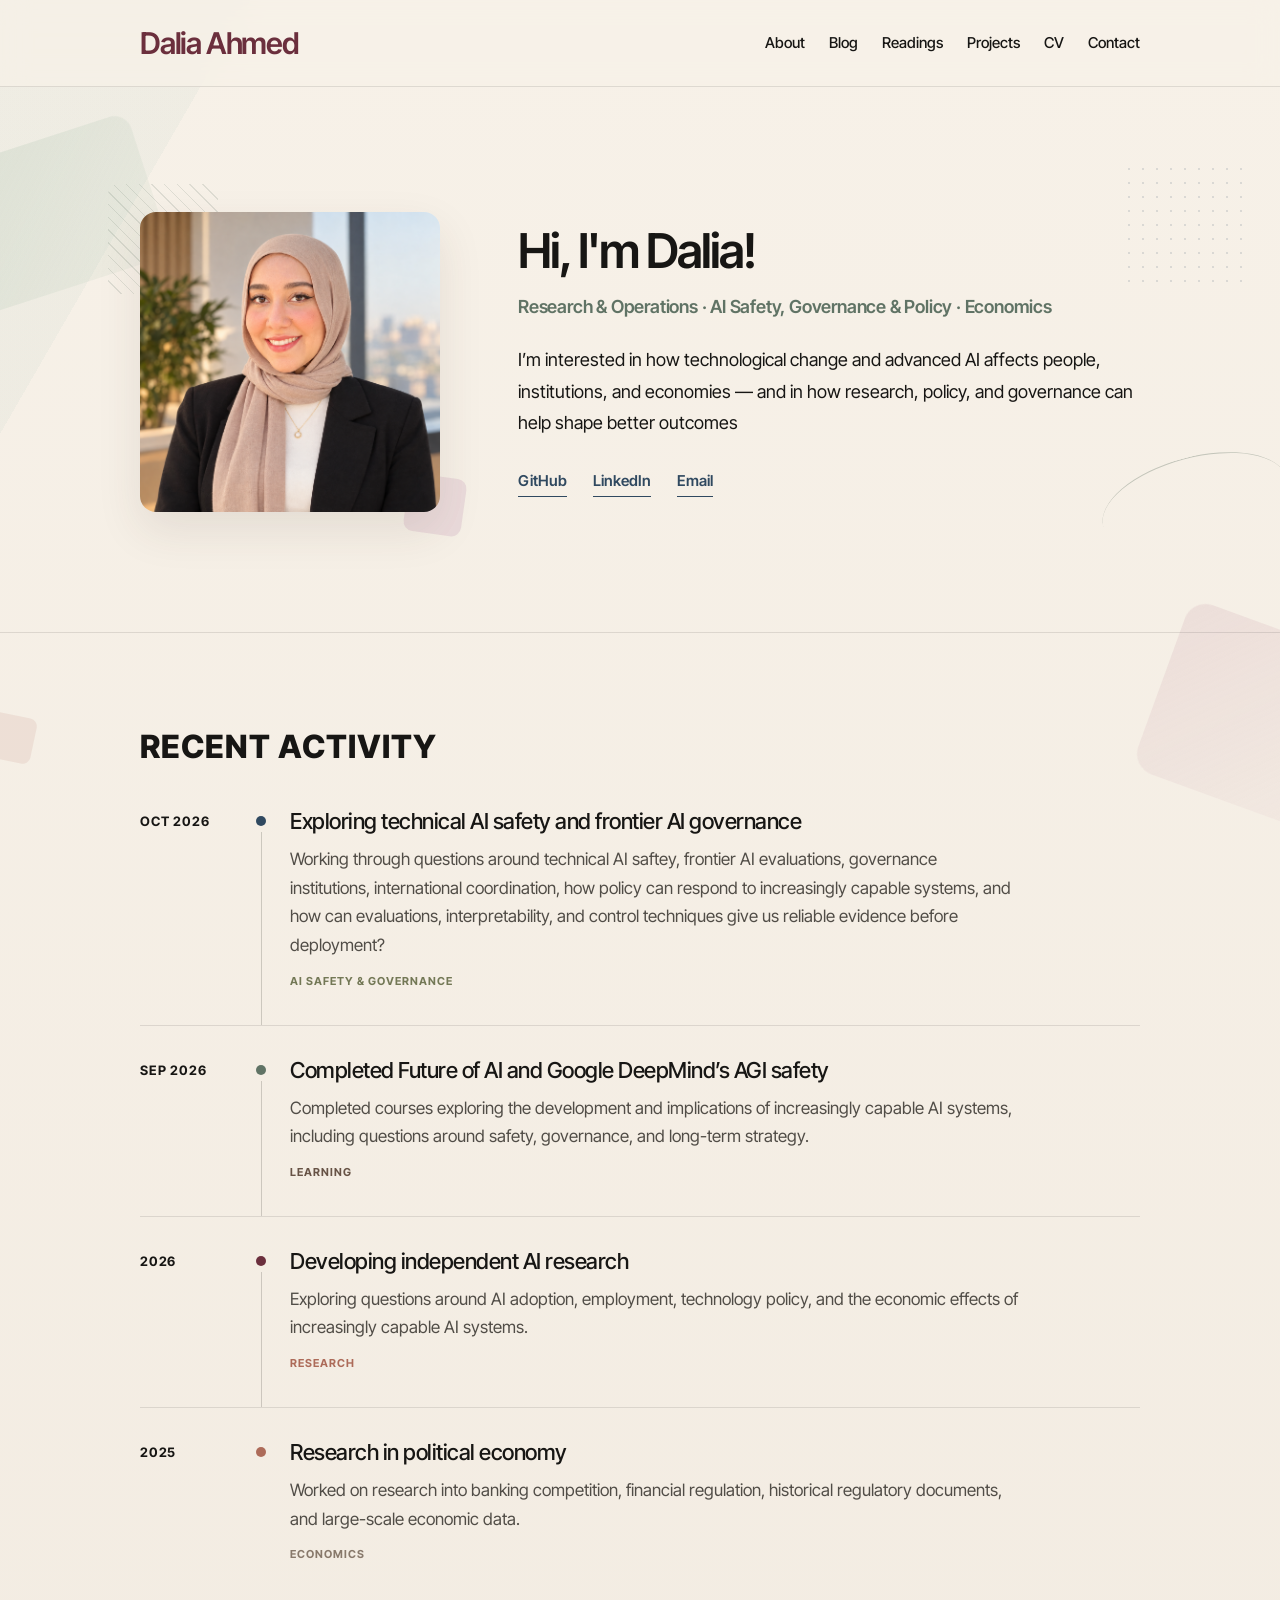
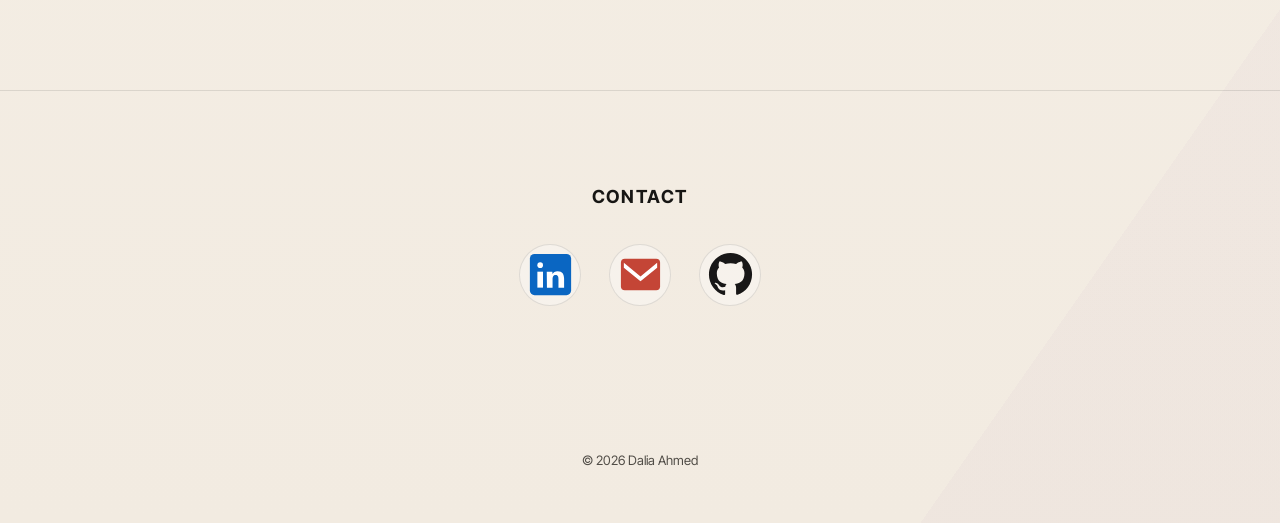
==== commit ec4bec3f: "Update index.html" ====
--- a/index.html
+++ b/index.html
@@ -58,7 +58,7 @@
                     Projects
                 </a>
 
-                <a href="https://drive.google.com/file/d/1xtf3x8-7kCqYOI3_I2vNSAENEzc1p2zg/view?usp=drive_link"
+                <a href="https://drive.google.com/file/d/1Y-g0OtsiX7u4STt4UfRdEFmxCPZgpiWH/view?usp=sharing"
                    target="_blank"
                    rel="noopener noreferrer">
                     CV
@@ -159,14 +159,15 @@
                     <div class="activity-content">
 
                         <h3 class="activity-title">
-                            Exploring frontier AI governance
+                            Exploring technical AI safety and frontier AI governance
                         </h3>
 
                         <p class="activity-description">
-                            Working through questions around frontier AI
+                            Working through questions around technical AI saftey, frontier AI
                             evaluations, governance institutions, international
-                            coordination, and how policy can respond to
-                            increasingly capable systems.
+                            coordination, how policy can respond to
+                            increasingly capable systems, and how can evaluations, interpretability, and control techniques give 
+                            us reliable evidence before deployment?
                         </p>
 
                         <div class="activity-category category-olive">
@@ -189,11 +190,11 @@
                     <div class="activity-content">
 
                         <h3 class="activity-title">
-                            Completed Future of AI
+                            Completed Future of AI and Google DeepMind’s AGI safety 
                         </h3>
 
                         <p class="activity-description">
-                            Completed a course exploring the development and
+                            Completed courses exploring the development and
                             implications of increasingly capable AI systems,
                             including questions around safety, governance,
                             and long-term strategy.
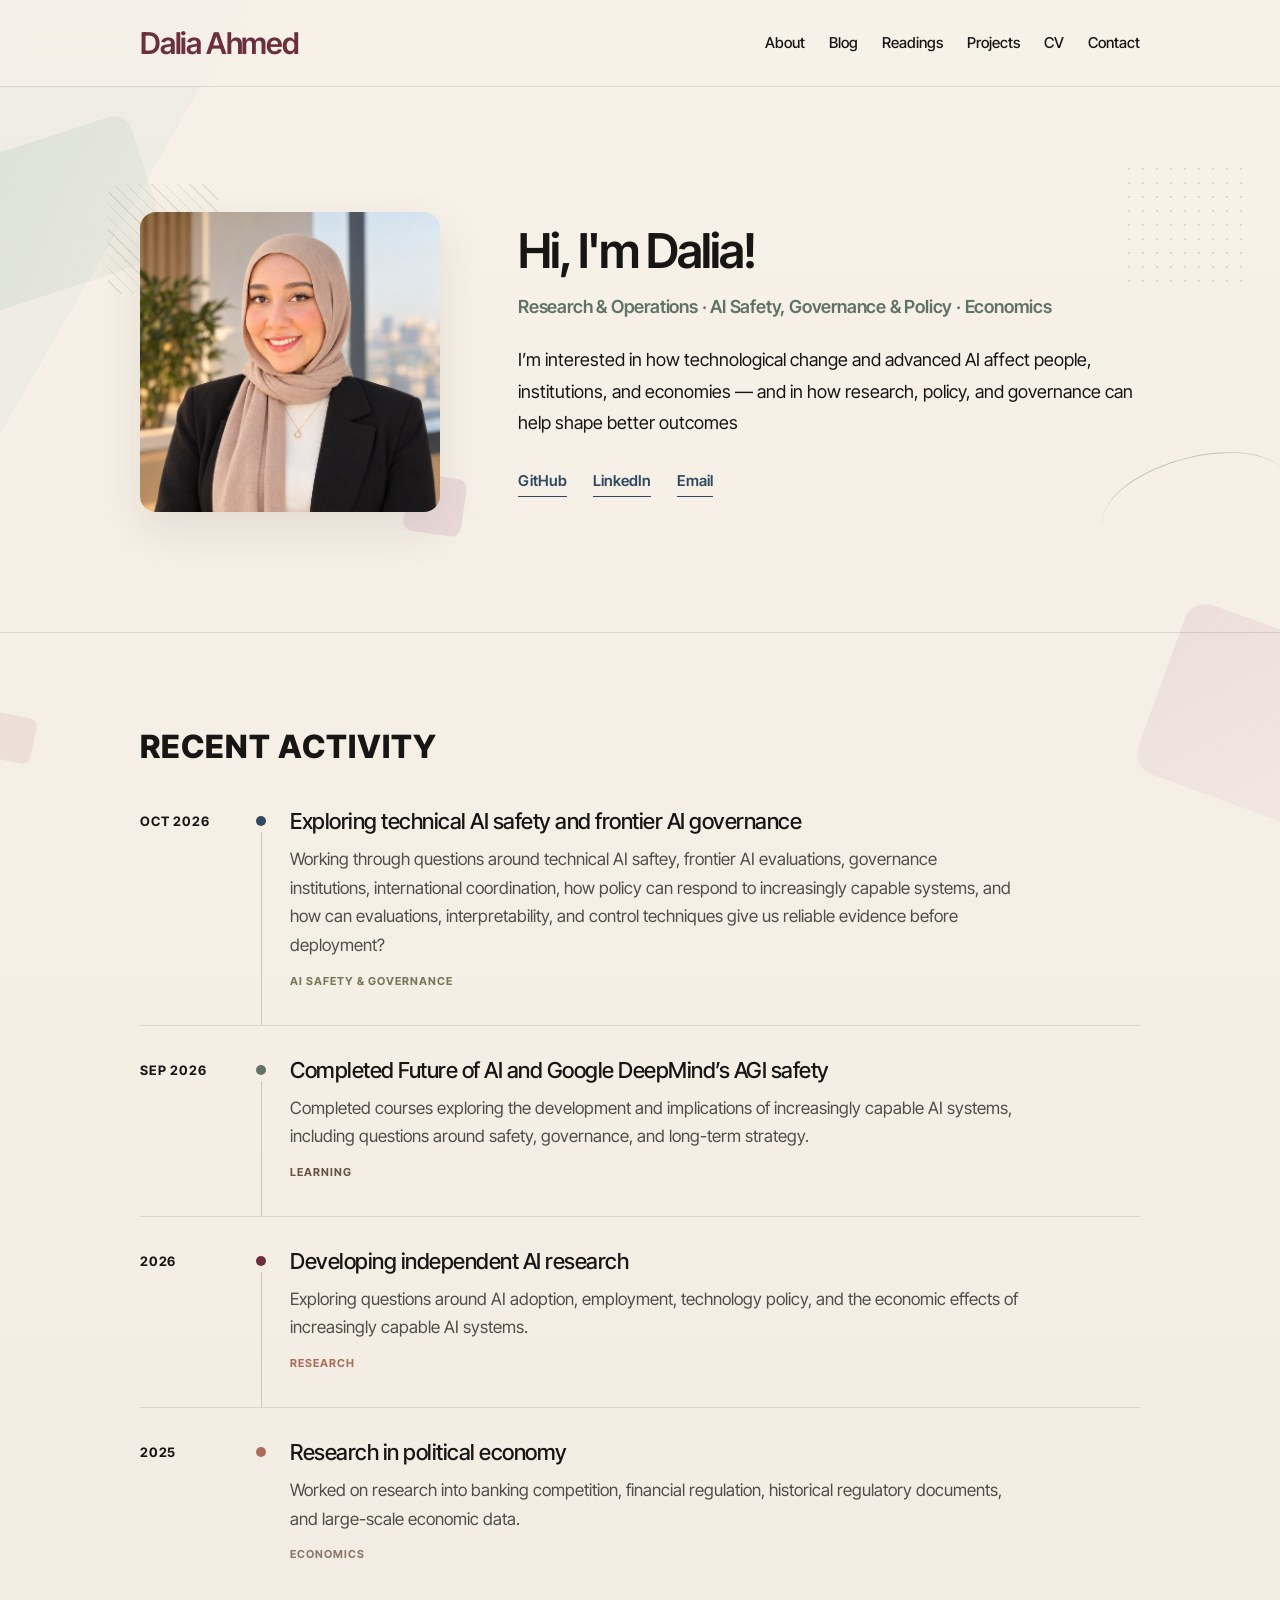
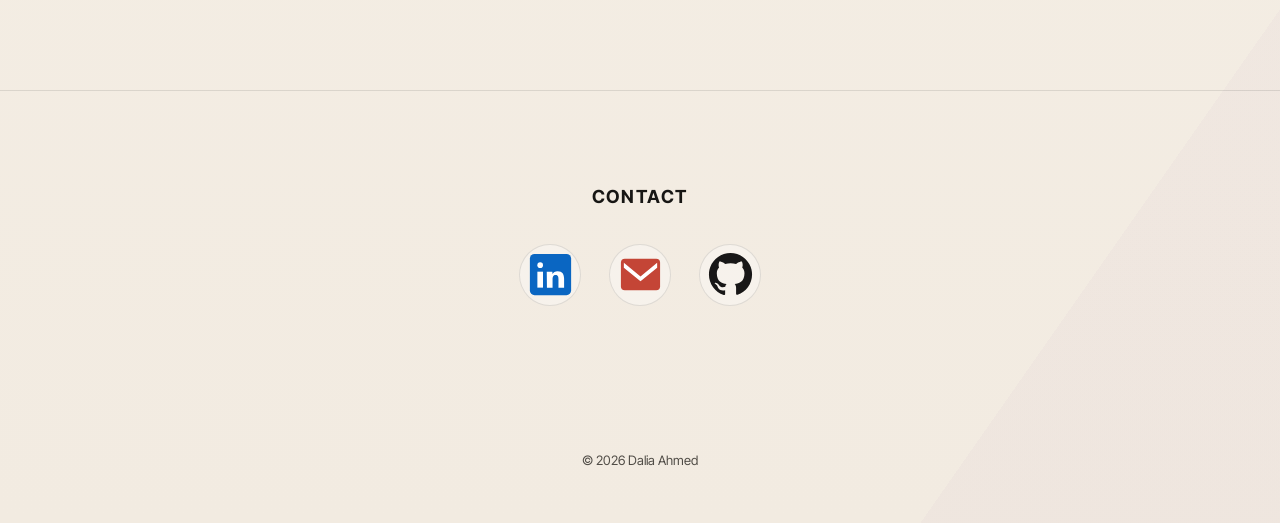
==== commit 722c0b7f: "Update index.html" ====
--- a/index.html
+++ b/index.html
@@ -103,7 +103,7 @@
                 </div>
 
                 <p class="intro">
-                    I’m interested in how technological change and advanced AI affects people,
+                    I’m interested in how technological change and advanced AI affect people,
                     institutions, and economies — and in how research, policy,
                     and governance can help shape better outcomes
 
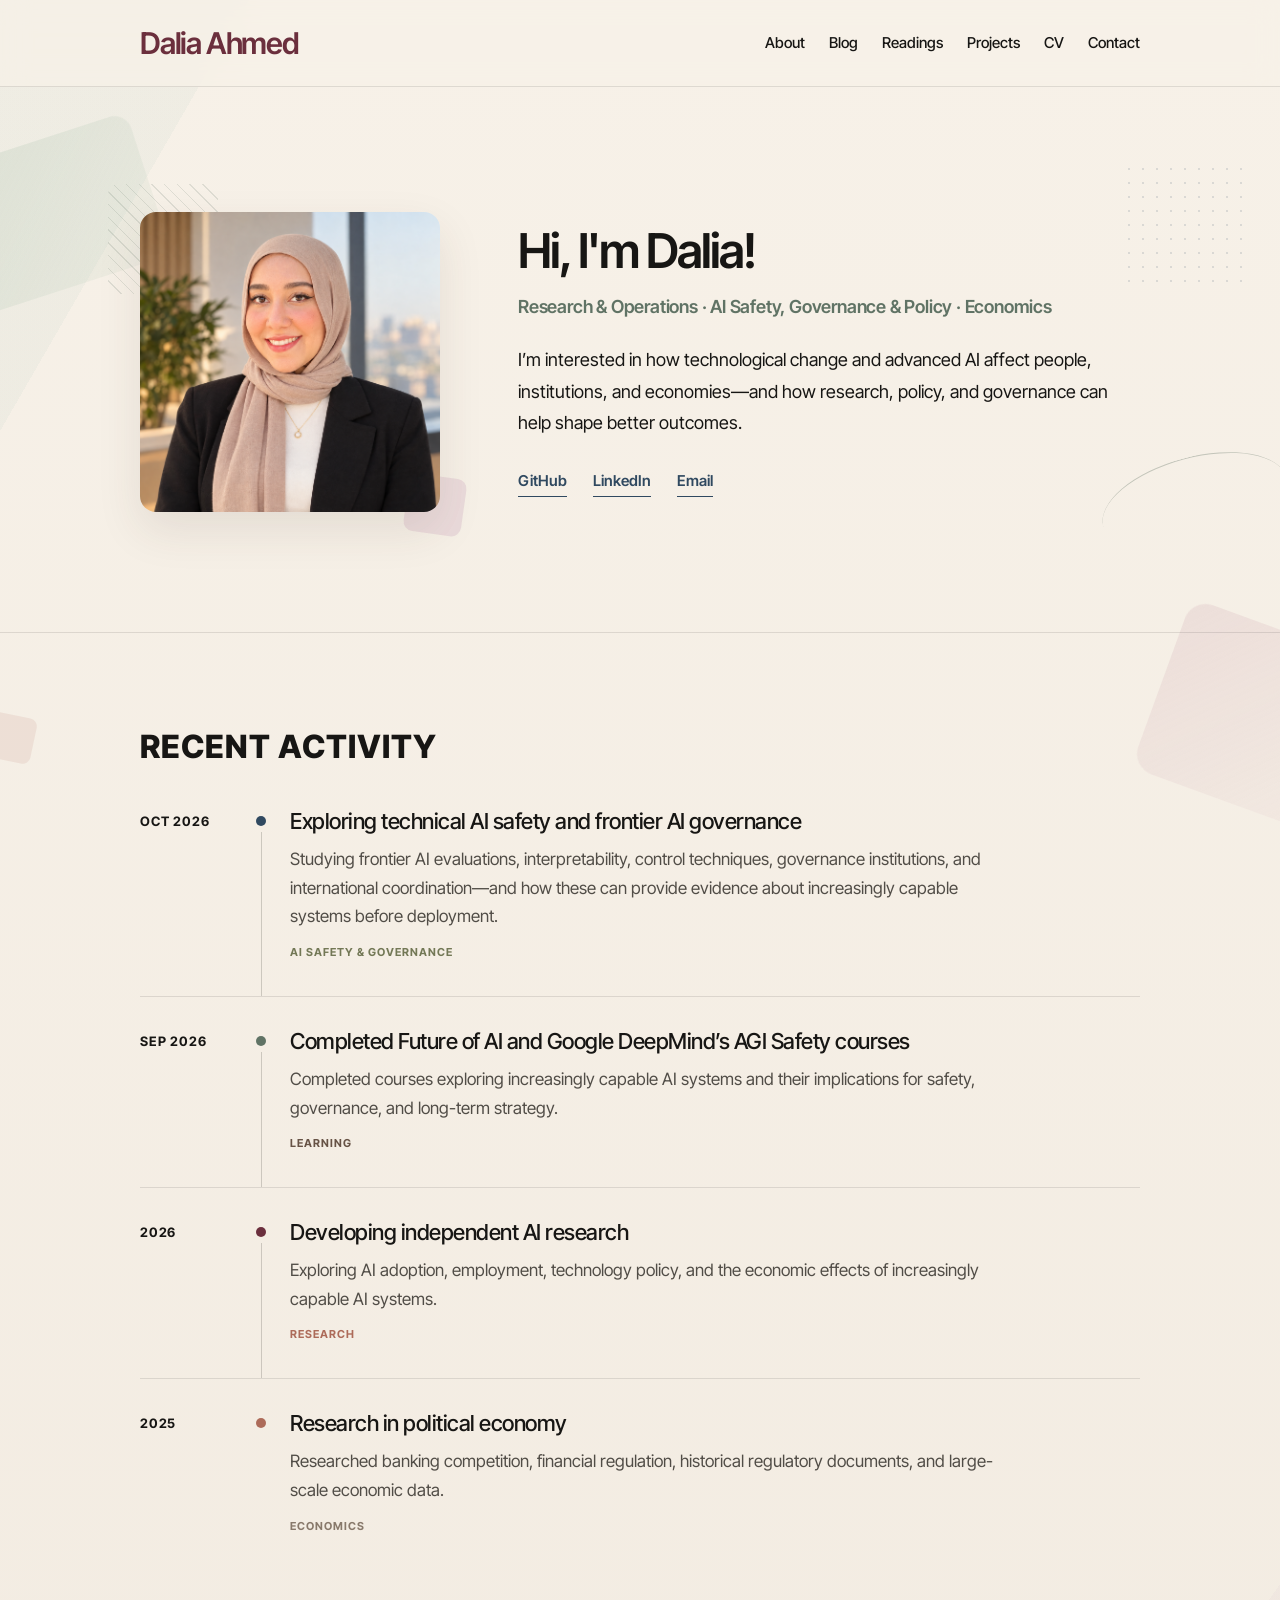
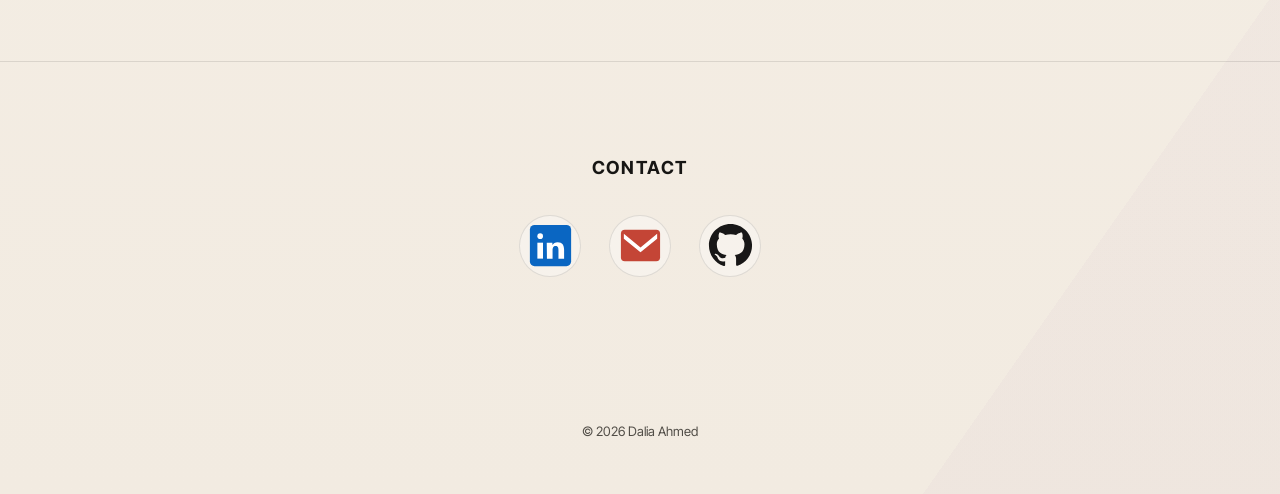
==== commit a586bc6b: "Update index.html" ====
--- a/index.html
+++ b/index.html
@@ -1,422 +1,130 @@
 <!DOCTYPE html>
 <html lang="en">
+<head>
+  <meta charset="UTF-8">
+  <meta name="viewport" content="width=device-width, initial-scale=1.0">
+  <title>Dalia Ahmed</title>
+  <link rel="icon" type="image/png" href="Dalia.png">
+  <link rel="preconnect" href="https://fonts.googleapis.com">
+  <link rel="preconnect" href="https://fonts.gstatic.com" crossorigin>
+  <link href="https://fonts.googleapis.com/css2?family=Inter+Tight:wght@400;500;600;700&display=swap" rel="stylesheet">
+  <link rel="stylesheet" href="style.css">
+</head>
+<body>
+  <header>
+    <div class="container">
+      <nav>
+        <div class="name"><a href="index.html">Dalia Ahmed</a></div>
+        <div class="nav-links">
+          <a href="about.html">About</a>
+          <a href="blog.html">Blog</a>
+          <a href="readings.html">Readings</a>
+          <a href="projects.html">Projects</a>
+          <a href="https://drive.google.com/file/d/1Y-g0OtsiX7u4STt4UfRdEFmxCPZgpiWH/view?usp=sharing" target="_blank" rel="noopener noreferrer">CV</a>
+          <a href="#contact">Contact</a>
+        </div>
+      </nav>
+    </div>
+  </header>
 
-<head>
-
-    <meta charset="UTF-8">
-
-    <meta name="viewport"
-          content="width=device-width, initial-scale=1.0">
-
-    <title>Dalia Ahmed</title>
-
-    <link rel="icon" type="image/png" href="Dalia.png">
-
-    <link rel="preconnect" href="https://fonts.googleapis.com">
-    <link rel="preconnect"
-          href="https://fonts.gstatic.com"
-          crossorigin>
-
-    <link href="https://fonts.googleapis.com/css2?family=Inter+Tight:wght@400;500;600;700&display=swap"
-          rel="stylesheet">
-
-    <link rel="stylesheet" href="style.css">
-
-</head>
-
-<body>
-
-<header>
-
-    <div class="container">
-
-        <nav>
-
-            <div class="name">
-
-                <a href="index.html">
-                    Dalia Ahmed
-                </a>
-
-            </div>
-
-            <div class="nav-links">
-
-                <a href="about.html">
-                    About
-                </a>
-
-                <a href="blog.html">
-                    Blog
-                </a>
-
-                <a href="readings.html">
-                    Readings
-                </a>
-
-                <a href="projects.html">
-                    Projects
-                </a>
-
-                <a href="https://drive.google.com/file/d/1Y-g0OtsiX7u4STt4UfRdEFmxCPZgpiWH/view?usp=sharing"
-                   target="_blank"
-                   rel="noopener noreferrer">
-                    CV
-                </a>
-
-                <a href="#contact">
-                    Contact
-                </a>
-
-            </div>
-
-        </nav>
-
-    </div>
-
-</header>
-
-
-<main>
-
-    <!-- HERO -->
-
+  <main>
     <section class="hero">
-
-        <div class="container hero-content">
-
-            <div class="hero-photo">
-
-                <img src="Dalia.png"
-                     alt="Dalia Ahmed">
-
-            </div>
-
-            <div class="hero-text">
-
-                <h1>
-                    Hi, I'm Dalia!
-                </h1>
-
-                <div class="subtitle">
-                    Research & Operations · AI Safety, Governance & Policy · Economics
-                </div>
-
-                <p class="intro">
-                    I’m interested in how technological change and advanced AI affect people,
-                    institutions, and economies — and in how research, policy,
-                    and governance can help shape better outcomes
-
-                </p>
-
-                <div class="links">
-
-                    <a href="https://github.com/DaliaAhmd"
-                       target="_blank"
-                       rel="noopener noreferrer">
-                        GitHub
-                    </a>
-
-                    <a href="https://www.linkedin.com/in/dalia-ahmed99/"
-                       target="_blank"
-                       rel="noopener noreferrer">
-                        LinkedIn
-                    </a>
-
-                    <a href="mailto:dalia.ahmed1119@gmail.com">
-                        Email
-                    </a>
-
-                </div>
-
-            </div>
-
+      <div class="container hero-content">
+        <div class="hero-photo">
+          <img src="Dalia.png" alt="Dalia Ahmed">
         </div>
-
+        <div class="hero-text">
+          <h1>Hi, I'm Dalia!</h1>
+          <div class="subtitle">Research &amp; Operations · AI Safety, Governance &amp; Policy · Economics</div>
+          <p class="intro">I’m interested in how technological change and advanced AI affect people, institutions, and economies—and how research, policy, and governance can help shape better outcomes.</p>
+          <div class="links">
+            <a href="https://github.com/DaliaAhmd" target="_blank" rel="noopener noreferrer">GitHub</a>
+            <a href="https://www.linkedin.com/in/dalia-ahmed99/" target="_blank" rel="noopener noreferrer">LinkedIn</a>
+            <a href="mailto:dalia.ahmed1119@gmail.com">Email</a>
+          </div>
+        </div>
+      </div>
     </section>
 
+    <section id="activity">
+      <div class="container">
+        <h2>Recent Activity</h2>
+        <div class="activity">
+          <article class="activity-item">
+            <div class="activity-date">Oct 2026</div>
+            <div class="activity-marker"></div>
+            <div class="activity-content">
+              <h3 class="activity-title">Exploring technical AI safety and frontier AI governance</h3>
+              <p class="activity-description">Studying frontier AI evaluations, interpretability, control techniques, governance institutions, and international coordination—and how these can provide evidence about increasingly capable systems before deployment.</p>
+              <div class="activity-category category-olive">AI Safety &amp; Governance</div>
+            </div>
+          </article>
 
-    <!-- RECENT ACTIVITY -->
+          <article class="activity-item">
+            <div class="activity-date">Sep 2026</div>
+            <div class="activity-marker"></div>
+            <div class="activity-content">
+              <h3 class="activity-title">Completed Future of AI and Google DeepMind’s AGI Safety courses</h3>
+              <p class="activity-description">Completed courses exploring increasingly capable AI systems and their implications for safety, governance, and long-term strategy.</p>
+              <div class="activity-category category-brown">Learning</div>
+            </div>
+          </article>
 
-    <section id="activity">
+          <article class="activity-item">
+            <div class="activity-date">2026</div>
+            <div class="activity-marker"></div>
+            <div class="activity-content">
+              <h3 class="activity-title">Developing independent AI research</h3>
+              <p class="activity-description">Exploring AI adoption, employment, technology policy, and the economic effects of increasingly capable AI systems.</p>
+              <div class="activity-category category-terracotta">Research</div>
+            </div>
+          </article>
 
-        <div class="container">
-
-            <h2>
-                Recent Activity
-            </h2>
-
-            <div class="activity">
-
-                <article class="activity-item">
-
-                    <div class="activity-date">
-                        Oct 2026
-                    </div>
-
-                    <div class="activity-marker"></div>
-
-                    <div class="activity-content">
-
-                        <h3 class="activity-title">
-                            Exploring technical AI safety and frontier AI governance
-                        </h3>
-
-                        <p class="activity-description">
-                            Working through questions around technical AI saftey, frontier AI
-                            evaluations, governance institutions, international
-                            coordination, how policy can respond to
-                            increasingly capable systems, and how can evaluations, interpretability, and control techniques give 
-                            us reliable evidence before deployment?
-                        </p>
-
-                        <div class="activity-category category-olive">
-                            AI Safety & Governance
-                        </div>
-
-                    </div>
-
-                </article>
-
-
-                <article class="activity-item">
-
-                    <div class="activity-date">
-                        Sep 2026
-                    </div>
-
-                    <div class="activity-marker"></div>
-
-                    <div class="activity-content">
-
-                        <h3 class="activity-title">
-                            Completed Future of AI and Google DeepMind’s AGI safety 
-                        </h3>
-
-                        <p class="activity-description">
-                            Completed courses exploring the development and
-                            implications of increasingly capable AI systems,
-                            including questions around safety, governance,
-                            and long-term strategy.
-                        </p>
-
-                        <div class="activity-category category-brown">
-                            Learning
-                        </div>
-
-                    </div>
-
-                </article>
-
-
-                <article class="activity-item">
-
-                    <div class="activity-date">
-                        2026
-                    </div>
-
-                    <div class="activity-marker"></div>
-
-                    <div class="activity-content">
-
-                        <h3 class="activity-title">
-                            Developing independent AI research
-                        </h3>
-
-                        <p class="activity-description">
-                            Exploring questions around AI adoption, employment,
-                            technology policy, and the economic effects of
-                            increasingly capable AI systems.
-                        </p>
-
-                        <div class="activity-category category-terracotta">
-                            Research
-                        </div>
-
-                    </div>
-
-                </article>
-
-
-                <article class="activity-item">
-
-                    <div class="activity-date">
-                        2025
-                    </div>
-
-                    <div class="activity-marker"></div>
-
-                    <div class="activity-content">
-
-                        <h3 class="activity-title">
-                            Research in political economy
-                        </h3>
-
-                        <p class="activity-description">
-                            Worked on research into banking competition,
-                            financial regulation, historical regulatory
-                            documents, and large-scale economic data.
-                        </p>
-
-                        <div class="activity-category category-beige">
-                            Economics
-                        </div>
-
-                    </div>
-
-                </article>
-
+          <article class="activity-item">
+            <div class="activity-date">2025</div>
+            <div class="activity-marker"></div>
+            <div class="activity-content">
+              <h3 class="activity-title">Research in political economy</h3>
+              <p class="activity-description">Researched banking competition, financial regulation, historical regulatory documents, and large-scale economic data.</p>
+              <div class="activity-category category-beige">Economics</div>
             </div>
-
+          </article>
         </div>
-
+      </div>
     </section>
 
+    <section id="contact">
+      <div class="container">
+        <h2>Contact</h2>
+        <div class="contact-links">
+          <a href="https://www.linkedin.com/in/dalia-ahmed99/" target="_blank" rel="noopener noreferrer" aria-label="LinkedIn" title="LinkedIn">
+            <svg class="contact-icon linkedin-icon" viewBox="0 0 48 48" xmlns="http://www.w3.org/2000/svg" aria-hidden="true">
+              <rect x="2" y="2" width="44" height="44" rx="5" fill="#0A66C2"/>
+              <circle cx="13" cy="14" r="3" fill="#FFFFFF"/>
+              <rect x="10" y="21" width="6" height="17" fill="#FFFFFF"/>
+              <path d="M20 21h6v2.4c1.1-1.8 3-3 5.6-3 5.1 0 6.9 3.3 6.9 8.1V38h-6v-8.8c0-2.1-.1-4.7-2.9-4.7-2.8 0-3.4 2.2-3.4 4.6V38h-6z" fill="#FFFFFF"/>
+            </svg>
+          </a>
 
-    <!-- CONTACT -->
+          <a href="mailto:dalia.ahmed1119@gmail.com" aria-label="Email" title="Email">
+            <svg class="contact-icon email-icon" viewBox="0 0 48 48" xmlns="http://www.w3.org/2000/svg" aria-hidden="true">
+              <rect x="4" y="8" width="40" height="32" rx="4" fill="#C44536"/>
+              <path d="M7 12 24 26 41 12v5L24 31 7 17z" fill="#FFFFFF"/>
+            </svg>
+          </a>
 
-    <section id="contact">
+          <a href="https://github.com/DaliaAhmd" target="_blank" rel="noopener noreferrer" aria-label="GitHub" title="GitHub">
+            <svg class="contact-icon github-icon" viewBox="0 0 24 24" xmlns="http://www.w3.org/2000/svg" aria-hidden="true">
+              <path d="M12 .5C5.65.5.5 5.65.5 12c0 5.08 3.29 9.39 7.86 10.91.57.1.78-.25.78-.55v-2.01c-3.2.7-3.87-1.54-3.87-1.54-.52-1.33-1.28-1.69-1.28-1.69-1.05-.72.08-.71.08-.71 1.16.08 1.77 1.19 1.77 1.19 1.03 1.76 2.7 1.25 3.36.96.1-.75.4-1.25.73-1.54-2.55-.29-5.23-1.28-5.23-5.7 0-1.26.45-2.29 1.19-3.1-.12-.29-.52-1.47.11-3.06 0 0 .97-.31 3.18 1.18a11.1 11.1 0 0 1 5.79 0c2.21-1.49 3.18-1.18 3.18-1.18.63 1.59.23 2.77.11 3.06.74.81 1.19 1.84 1.19 3.1 0 4.43-2.69 5.4-5.25 5.69.41.35.78 1.04.78 2.1v3.11c0 .3.21.66.79.55C20.21 21.39 23.5 17.08 23.5 12 23.5 5.65 18.35.5 12 .5z"/>
+            </svg>
+          </a>
+        </div>
+      </div>
+    </section>
+  </main>
 
-        <div class="container">
-
-            <h2>
-                Contact
-            </h2>
-
-            <div class="contact-links">
-
-                <a href="https://www.linkedin.com/in/dalia-ahmed99/"
-                   target="_blank"
-                   rel="noopener noreferrer"
-                   aria-label="LinkedIn"
-                   title="LinkedIn">
-
-                    <svg class="contact-icon linkedin-icon"
-                         viewBox="0 0 48 48"
-                         xmlns="http://www.w3.org/2000/svg"
-                         aria-hidden="true">
-
-                        <rect
-                            x="2"
-                            y="2"
-                            width="44"
-                            height="44"
-                            rx="5"
-                            fill="#0A66C2"/>
-
-                        <circle
-                            cx="13"
-                            cy="14"
-                            r="3"
-                            fill="#FFFFFF"/>
-
-                        <rect
-                            x="10"
-                            y="21"
-                            width="6"
-                            height="17"
-                            fill="#FFFFFF"/>
-
-                        <path
-                            d="M20 21h6v2.4c1.1-1.8 3-3 5.6-3
-                               5.1 0 6.9 3.3 6.9 8.1V38h-6v-8.8
-                               c0-2.1-.1-4.7-2.9-4.7
-                               -2.8 0-3.4 2.2-3.4 4.6V38h-6z"
-                            fill="#FFFFFF"/>
-
-                    </svg>
-
-                </a>
-
-
-                <a href="mailto:dalia.ahmed1119@gmail.com"
-                   aria-label="Email"
-                   title="Email">
-
-                    <svg class="contact-icon email-icon"
-                         viewBox="0 0 48 48"
-                         xmlns="http://www.w3.org/2000/svg"
-                         aria-hidden="true">
-
-                        <rect
-                            x="4"
-                            y="8"
-                            width="40"
-                            height="32"
-                            rx="4"
-                            fill="#C44536"/>
-
-                        <path
-                            d="M7 12
-                               L24 26
-                               L41 12
-                               V17
-                               L24 31
-                               L7 17
-                               Z"
-                            fill="#FFFFFF"/>
-
-                    </svg>
-
-                </a>
-
-
-                <a href="https://github.com/DaliaAhmd"
-                   target="_blank"
-                   rel="noopener noreferrer"
-                   aria-label="GitHub"
-                   title="GitHub">
-
-                    <svg class="contact-icon github-icon"
-                         viewBox="0 0 24 24"
-                         xmlns="http://www.w3.org/2000/svg"
-                         aria-hidden="true">
-
-                        <path
-                            d="M12 .5C5.65.5.5 5.65.5 12
-                               c0 5.08 3.29 9.39 7.86 10.91
-                               .57.1.78-.25.78-.55v-2.01
-                               c-3.2.7-3.87-1.54-3.87-1.54
-                               -.52-1.33-1.28-1.69-1.28-1.69
-                               -1.05-.72.08-.71.08-.71
-                               1.16.08 1.77 1.19 1.77 1.19
-                               1.03 1.76 2.7 1.25 3.36.96
-                               .1-.75.4-1.25.73-1.54
-                               -2.55-.29-5.23-1.28-5.23-5.7
-                               0-1.26.45-2.29 1.19-3.1
-                               -.12-.29-.52-1.47.11-3.06
-                               0 0 .97-.31 3.18 1.18
-                               a11.1 11.1 0 0 1 5.79 0
-                               c2.21-1.49 3.18-1.18 3.18-1.18
-                               .63 1.59.23 2.77.11 3.06
-                               .74.81 1.19 1.84 1.19 3.1
-                               0 4.43-2.69 5.4-5.25 5.69
-                               .41.35.78 1.04.78 2.1v3.11
-                               c0 .3.21.66.79.55
-                               C20.21 21.39 23.5 17.08 23.5 12
-                               23.5 5.65 18.35.5 12 .5z"/>
-
-                    </svg>
-
-                </a>
-
-            </div>
-
-        </div>
-
-    </section>
-
-</main>
-
-
-<footer>
-
-    <div class="container">
-        © 2026 Dalia Ahmed
-    </div>
-
-</footer>
-
+  <footer>
+    <div class="container">© 2026 Dalia Ahmed</div>
+  </footer>
 </body>
-
 </html>
